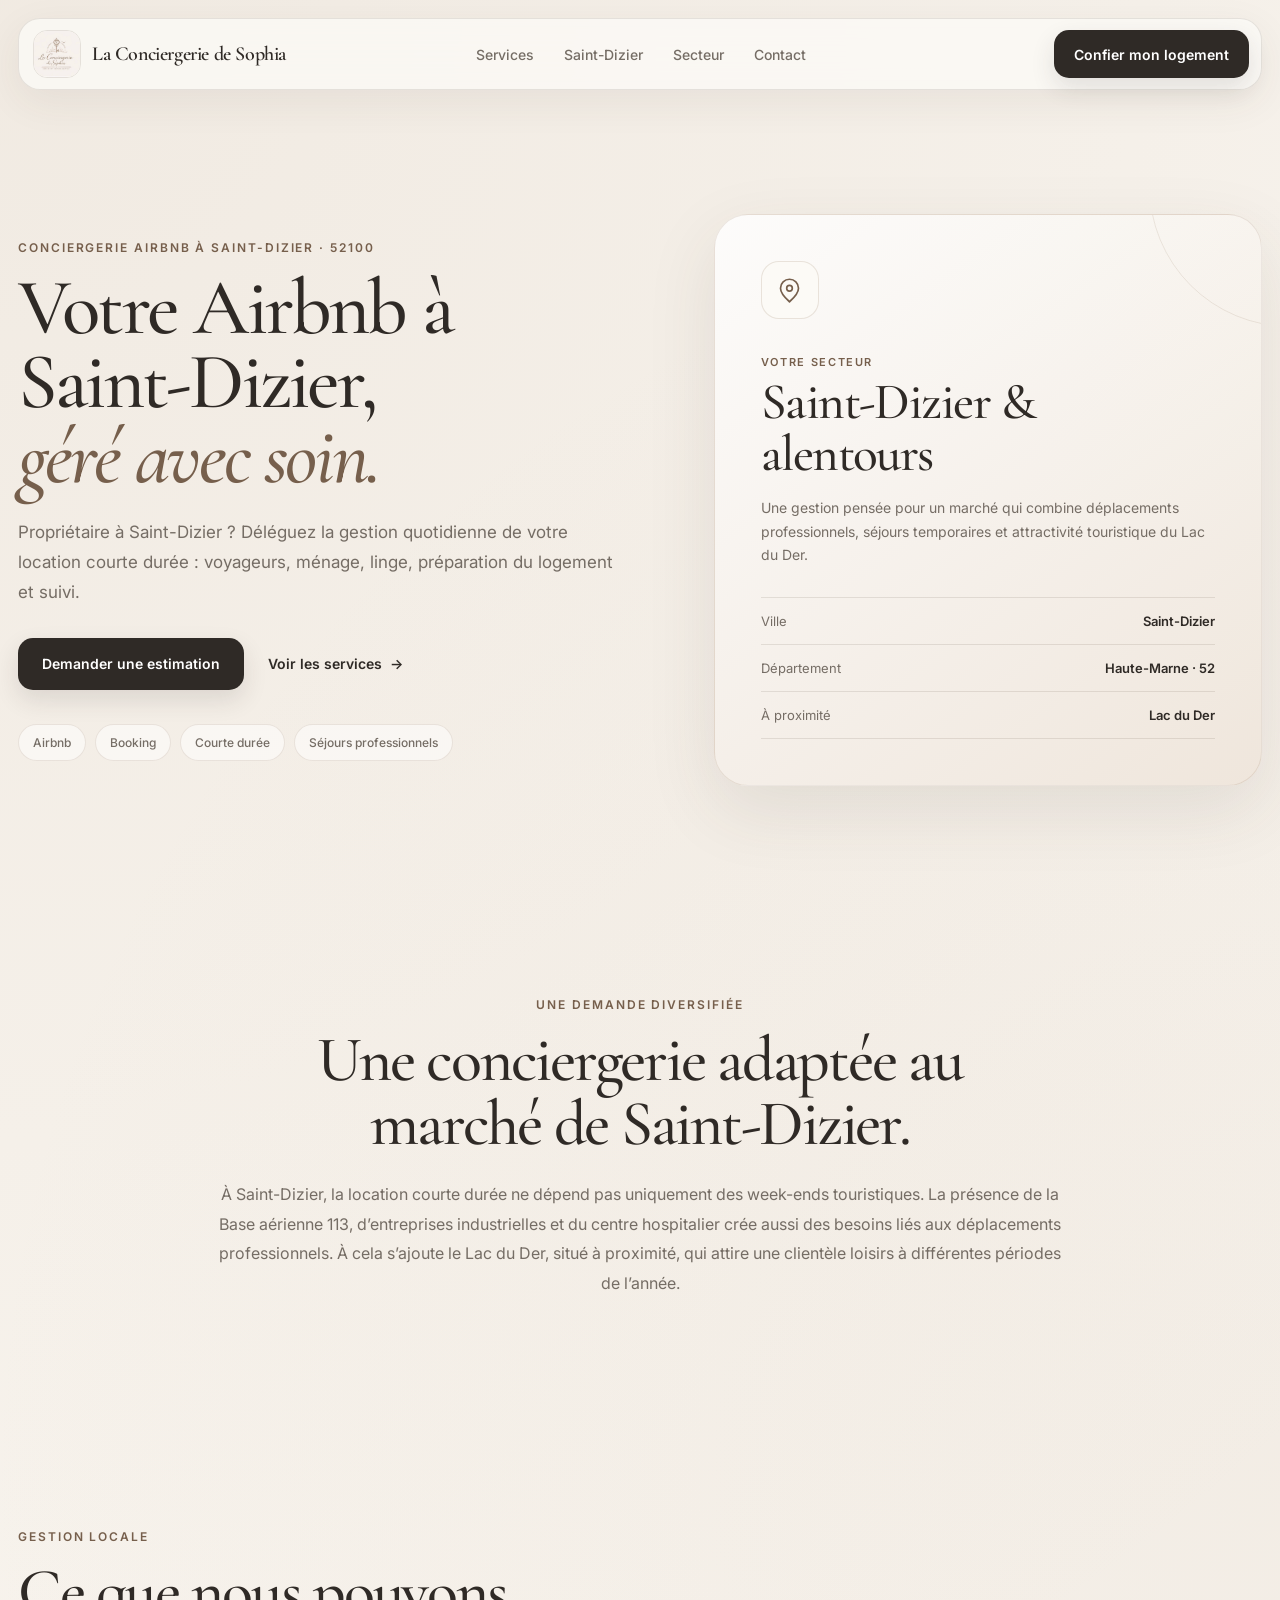
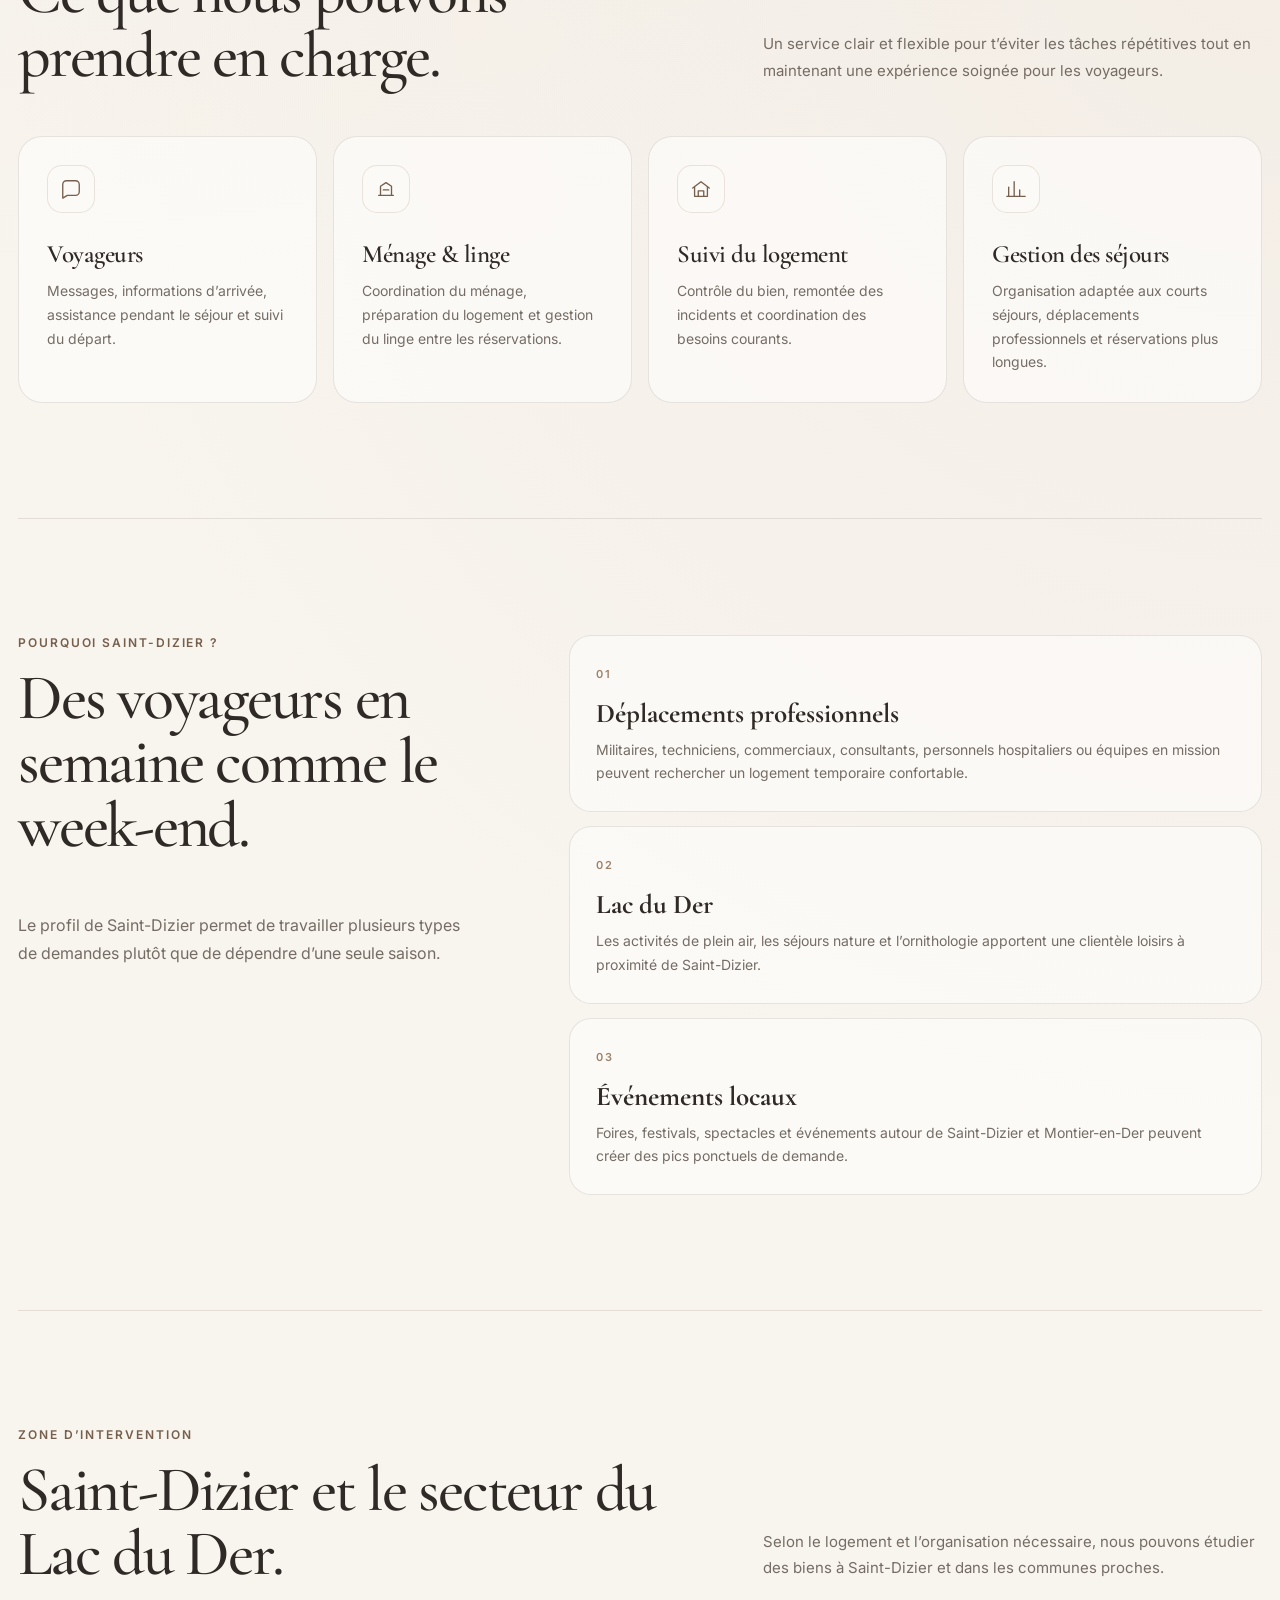
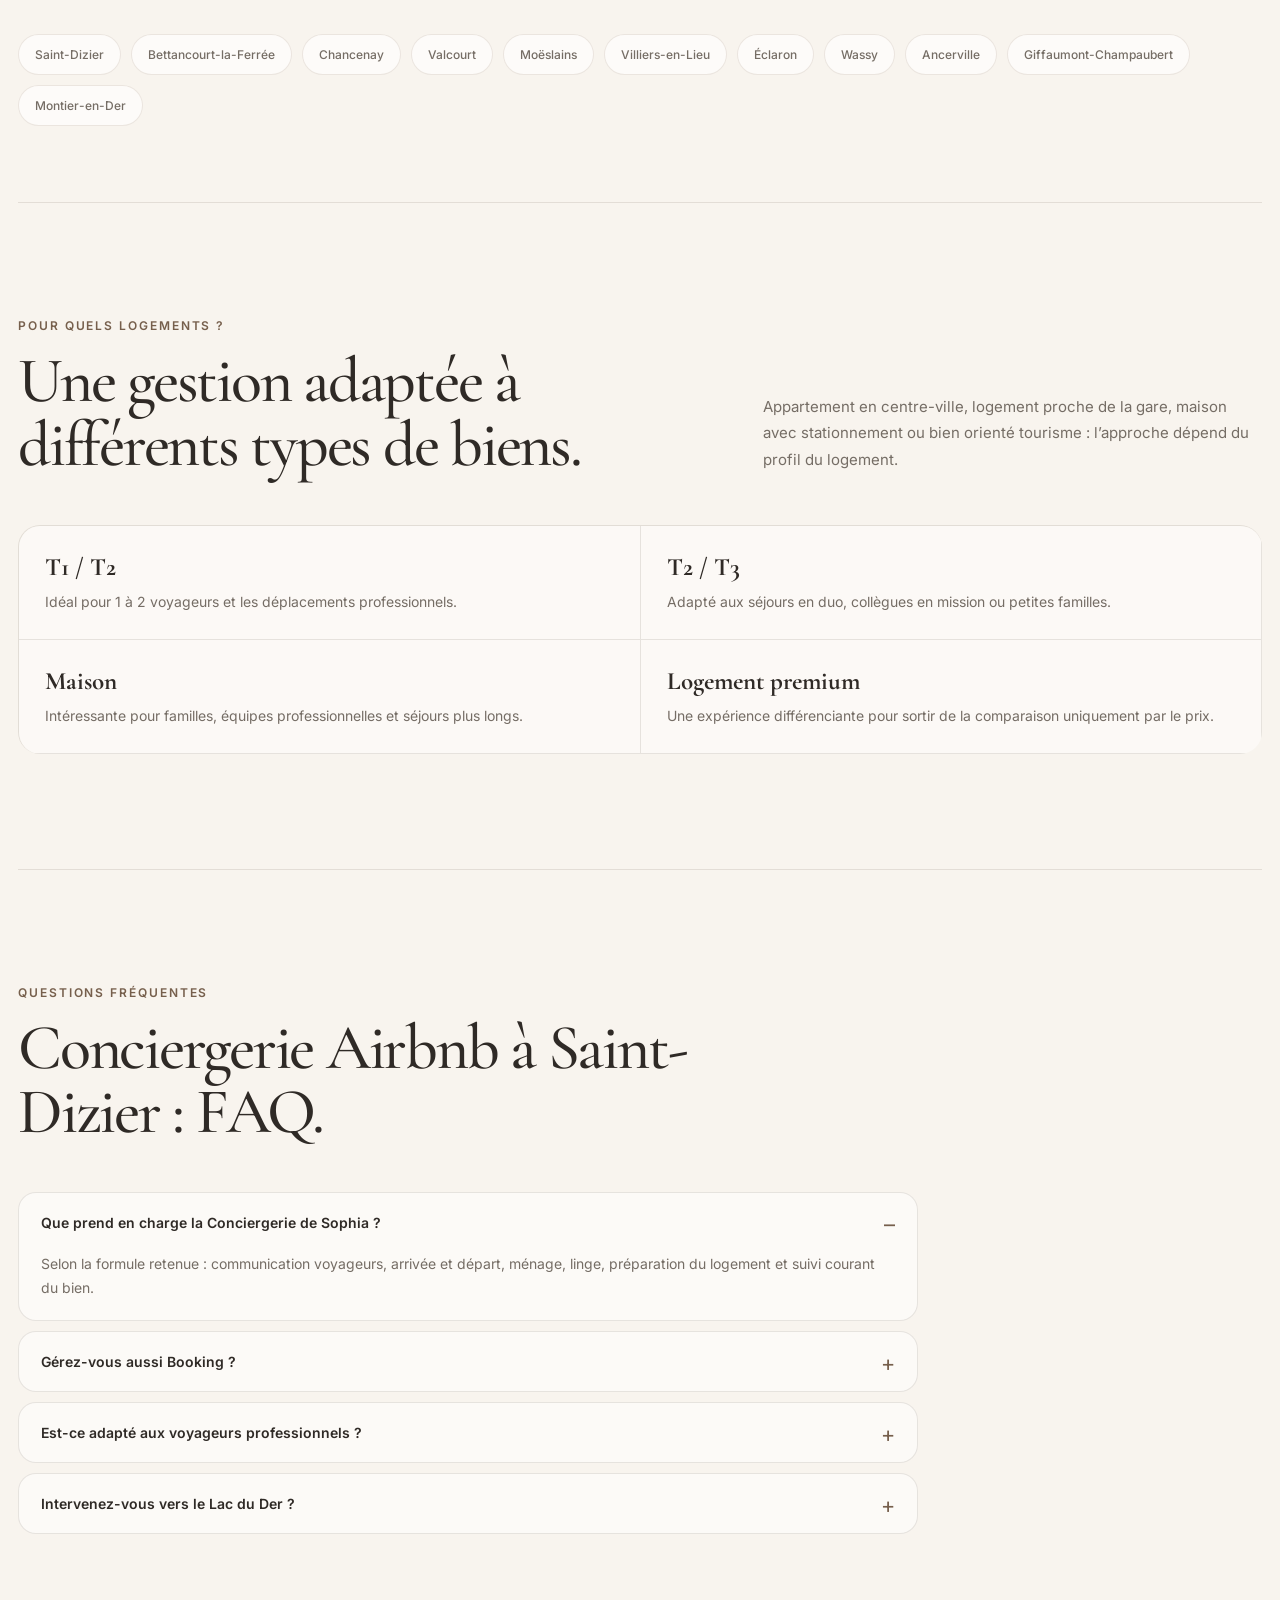
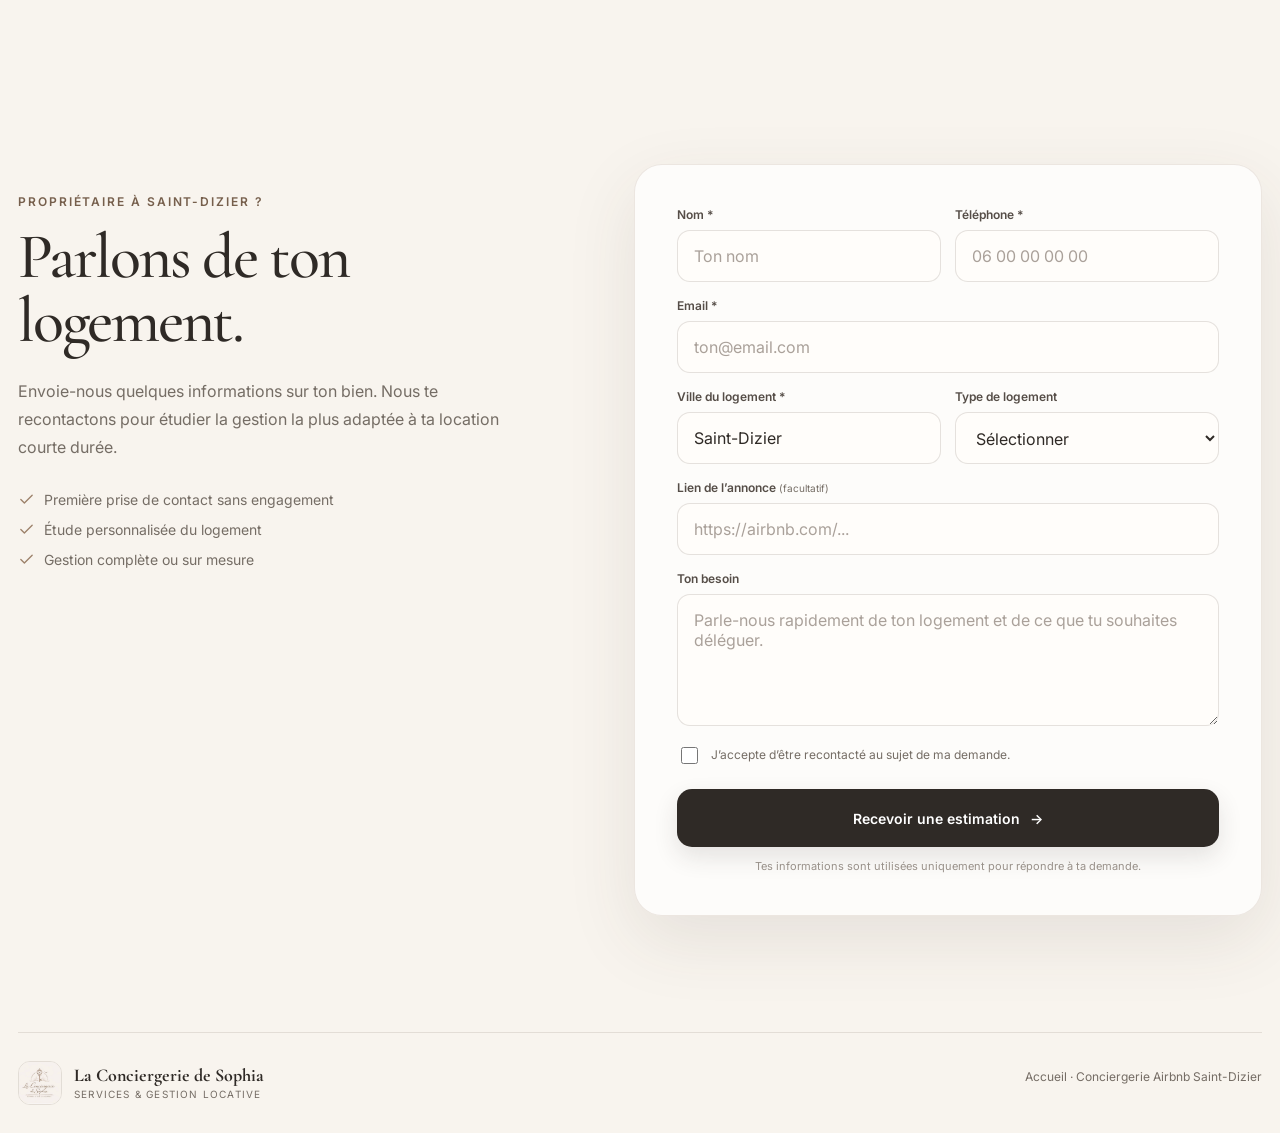
==== conciergerie-airbnb-saint-dizier/index.html @ c88be594 "Add files via upload" ====
<!doctype html>
<html lang="fr">
<head>
  <meta charset="utf-8">
  <meta name="viewport" content="width=device-width, initial-scale=1">
  <title>Conciergerie Airbnb Saint-Dizier | Gestion courte durée</title>
  <meta name="description" content="Conciergerie Airbnb à Saint-Dizier : gestion des voyageurs, ménage, linge, suivi du logement et location courte durée. Demandez une estimation personnalisée.">
  <meta name="theme-color" content="#f7f2ea">
  <meta property="og:title" content="Conciergerie Airbnb Saint-Dizier — La Conciergerie de Sophia">
  <meta property="og:description" content="Confiez la gestion de votre Airbnb à Saint-Dizier : voyageurs, ménage, linge, suivi et optimisation de votre location courte durée.">
  <meta property="og:type" content="website">
  <meta property="og:url" content="https://concergeriedesophia.com/conciergerie-airbnb-saint-dizier/">
  <meta property="og:image" content="https://concergeriedesophia.com/assets/logo.jpg">
  <link rel="canonical" href="https://concergeriedesophia.com/conciergerie-airbnb-saint-dizier/">
  <link rel="icon" href="../assets/logo.jpg">
  <link rel="preconnect" href="https://fonts.googleapis.com">
  <link rel="preconnect" href="https://fonts.gstatic.com" crossorigin>
  <link href="https://fonts.googleapis.com/css2?family=Cormorant+Garamond:wght@500;600&family=Inter:wght@400;500;600&display=swap" rel="stylesheet">
  <link rel="stylesheet" href="../styles.css">
  <script type="application/ld+json">
  {
    "@context":"https://schema.org",
    "@type":"Service",
    "name":"Conciergerie Airbnb Saint-Dizier",
    "provider":{"@type":"LocalBusiness","name":"La Conciergerie de Sophia","url":"https://concergeriedesophia.com/"},
    "areaServed":{"@type":"City","name":"Saint-Dizier"},
    "serviceType":"Conciergerie et gestion de location courte durée"
  }
  </script>
  <script type="application/ld+json">
  {
    "@context":"https://schema.org",
    "@type":"FAQPage",
    "mainEntity":[
      {"@type":"Question","name":"Que prend en charge une conciergerie Airbnb à Saint-Dizier ?","acceptedAnswer":{"@type":"Answer","text":"La Conciergerie de Sophia peut prendre en charge l’accueil et le suivi des voyageurs, le ménage, le linge, la préparation du logement, la communication et le suivi courant du bien."}},
      {"@type":"Question","name":"Gérez-vous aussi les locations Booking à Saint-Dizier ?","acceptedAnswer":{"@type":"Answer","text":"Oui, l’accompagnement peut concerner les locations de courte durée diffusées sur Airbnb, Booking et d’autres plateformes selon les besoins du propriétaire."}},
      {"@type":"Question","name":"Intervenez-vous autour de Saint-Dizier et du Lac du Der ?","acceptedAnswer":{"@type":"Answer","text":"La zone d’intervention peut couvrir Saint-Dizier et, selon le logement, plusieurs communes proches en direction du Lac du Der."}}
    ]
  }
  </script>
</head>
<body>
  <header class="site-header">
    <a class="brand" href="../" aria-label="La Conciergerie de Sophia - Accueil">
      <img src="../assets/logo.jpg" alt="La Conciergerie de Sophia">
      <span>La Conciergerie de Sophia</span>
    </a>
    <nav class="nav" aria-label="Navigation principale">
      <a href="../#services">Services</a>
      <a href="./" aria-current="page">Saint-Dizier</a>
      <a href="#zone">Secteur</a>
      <a href="#contact">Contact</a>
    </nav>
    <a class="button button-small" href="#contact">Confier mon logement</a>
  </header>

  <main id="top">
    <section class="local-hero">
      <div class="local-hero-copy">
        <div class="eyebrow">Conciergerie Airbnb à Saint-Dizier · 52100</div>
        <h1>Votre Airbnb à Saint-Dizier, <em>géré avec soin.</em></h1>
        <p class="hero-lead">Propriétaire à Saint-Dizier ? Déléguez la gestion quotidienne de votre location courte durée : voyageurs, ménage, linge, préparation du logement et suivi.</p>
        <div class="hero-actions">
          <a class="button" href="#contact">Demander une estimation</a>
          <a class="text-link" href="#services-local">Voir les services <span aria-hidden="true">→</span></a>
        </div>
        <div class="local-proof-row">
          <span>Airbnb</span><span>Booking</span><span>Courte durée</span><span>Séjours professionnels</span>
        </div>
      </div>
      <aside class="local-summary-card">
        <div class="local-pin" aria-hidden="true">
          <svg viewBox="0 0 24 24"><path d="M20 10c0 5-8 12-8 12S4 15 4 10a8 8 0 1 1 16 0Z"/><circle cx="12" cy="10" r="2.5"/></svg>
        </div>
        <p class="mini-label">Votre secteur</p>
        <h2>Saint-Dizier & alentours</h2>
        <p>Une gestion pensée pour un marché qui combine déplacements professionnels, séjours temporaires et attractivité touristique du Lac du Der.</p>
        <div class="summary-lines">
          <div><span>Ville</span><strong>Saint-Dizier</strong></div>
          <div><span>Département</span><strong>Haute-Marne · 52</strong></div>
          <div><span>À proximité</span><strong>Lac du Der</strong></div>
        </div>
      </aside>
    </section>

    <section class="local-intro section-narrow">
      <div class="eyebrow">Une demande diversifiée</div>
      <h2>Une conciergerie adaptée au marché de Saint-Dizier.</h2>
      <p>À Saint-Dizier, la location courte durée ne dépend pas uniquement des week-ends touristiques. La présence de la Base aérienne 113, d’entreprises industrielles et du centre hospitalier crée aussi des besoins liés aux déplacements professionnels. À cela s’ajoute le Lac du Der, situé à proximité, qui attire une clientèle loisirs à différentes périodes de l’année.</p>
    </section>

    <section class="section local-services" id="services-local">
      <div class="section-heading">
        <div>
          <div class="eyebrow">Gestion locale</div>
          <h2>Ce que nous pouvons prendre en charge.</h2>
        </div>
        <p>Un service clair et flexible pour t’éviter les tâches répétitives tout en maintenant une expérience soignée pour les voyageurs.</p>
      </div>
      <div class="services-grid">
        <article class="service-card">
          <div class="icon"><svg viewBox="0 0 24 24"><path d="M21 15a4 4 0 0 1-4 4H8l-5 3V7a4 4 0 0 1 4-4h10a4 4 0 0 1 4 4z"/></svg></div>
          <h3>Voyageurs</h3><p>Messages, informations d’arrivée, assistance pendant le séjour et suivi du départ.</p>
        </article>
        <article class="service-card">
          <div class="icon"><svg viewBox="0 0 24 24"><path d="M4 19h16"/><path d="M6 19V9l6-4 6 4v10"/><path d="M9 13h6"/></svg></div>
          <h3>Ménage & linge</h3><p>Coordination du ménage, préparation du logement et gestion du linge entre les réservations.</p>
        </article>
        <article class="service-card">
          <div class="icon"><svg viewBox="0 0 24 24"><path d="M3 11 12 4l9 7"/><path d="M5 10v10h14V10"/><path d="M9 20v-6h6v6"/></svg></div>
          <h3>Suivi du logement</h3><p>Contrôle du bien, remontée des incidents et coordination des besoins courants.</p>
        </article>
        <article class="service-card">
          <div class="icon"><svg viewBox="0 0 24 24"><path d="M4 20V10"/><path d="M10 20V4"/><path d="M16 20v-7"/><path d="M22 20H2"/></svg></div>
          <h3>Gestion des séjours</h3><p>Organisation adaptée aux courts séjours, déplacements professionnels et réservations plus longues.</p>
        </article>
      </div>
    </section>

    <section class="section demand-section">
      <div class="demand-copy">
        <div class="eyebrow">Pourquoi Saint-Dizier ?</div>
        <h2>Des voyageurs en semaine comme le week-end.</h2>
        <p>Le profil de Saint-Dizier permet de travailler plusieurs types de demandes plutôt que de dépendre d’une seule saison.</p>
      </div>
      <div class="demand-grid">
        <article><span>01</span><h3>Déplacements professionnels</h3><p>Militaires, techniciens, commerciaux, consultants, personnels hospitaliers ou équipes en mission peuvent rechercher un logement temporaire confortable.</p></article>
        <article><span>02</span><h3>Lac du Der</h3><p>Les activités de plein air, les séjours nature et l’ornithologie apportent une clientèle loisirs à proximité de Saint-Dizier.</p></article>
        <article><span>03</span><h3>Événements locaux</h3><p>Foires, festivals, spectacles et événements autour de Saint-Dizier et Montier-en-Der peuvent créer des pics ponctuels de demande.</p></article>
      </div>
    </section>

    <section class="section area-section" id="zone">
      <div class="section-heading">
        <div>
          <div class="eyebrow">Zone d’intervention</div>
          <h2>Saint-Dizier et le secteur du Lac du Der.</h2>
        </div>
        <p>Selon le logement et l’organisation nécessaire, nous pouvons étudier des biens à Saint-Dizier et dans les communes proches.</p>
      </div>
      <div class="area-chips" aria-label="Communes desservies">
        <span>Saint-Dizier</span><span>Bettancourt-la-Ferrée</span><span>Chancenay</span><span>Valcourt</span><span>Moëslains</span><span>Villiers-en-Lieu</span><span>Éclaron</span><span>Wassy</span><span>Ancerville</span><span>Giffaumont-Champaubert</span><span>Montier-en-Der</span>
      </div>
    </section>

    <section class="section property-section">
      <div class="section-heading">
        <div>
          <div class="eyebrow">Pour quels logements ?</div>
          <h2>Une gestion adaptée à différents types de biens.</h2>
        </div>
        <p>Appartement en centre-ville, logement proche de la gare, maison avec stationnement ou bien orienté tourisme : l’approche dépend du profil du logement.</p>
      </div>
      <div class="property-grid">
        <div class="property-item"><strong>T1 / T2</strong><span>Idéal pour 1 à 2 voyageurs et les déplacements professionnels.</span></div>
        <div class="property-item"><strong>T2 / T3</strong><span>Adapté aux séjours en duo, collègues en mission ou petites familles.</span></div>
        <div class="property-item"><strong>Maison</strong><span>Intéressante pour familles, équipes professionnelles et séjours plus longs.</span></div>
        <div class="property-item"><strong>Logement premium</strong><span>Une expérience différenciante pour sortir de la comparaison uniquement par le prix.</span></div>
      </div>
    </section>

    <section class="section faq-section">
      <div class="section-heading compact">
        <div><div class="eyebrow">Questions fréquentes</div><h2>Conciergerie Airbnb à Saint-Dizier : FAQ.</h2></div>
      </div>
      <div class="faq-list">
        <details open><summary>Que prend en charge la Conciergerie de Sophia ?</summary><p>Selon la formule retenue : communication voyageurs, arrivée et départ, ménage, linge, préparation du logement et suivi courant du bien.</p></details>
        <details><summary>Gérez-vous aussi Booking ?</summary><p>Oui. L’accompagnement peut concerner Airbnb, Booking et d’autres plateformes de location courte durée selon ton organisation.</p></details>
        <details><summary>Est-ce adapté aux voyageurs professionnels ?</summary><p>Oui. Saint-Dizier accueille une clientèle professionnelle liée notamment à la BA 113, au tissu industriel, aux chantiers et aux établissements locaux. Le logement peut être préparé pour répondre à ce type de séjour.</p></details>
        <details><summary>Intervenez-vous vers le Lac du Der ?</summary><p>Nous pouvons étudier les logements situés à Saint-Dizier et dans plusieurs communes proches en direction du Lac du Der, selon les besoins de gestion.</p></details>
      </div>
    </section>

    <section class="section contact-section" id="contact">
      <div class="contact-copy">
        <div class="eyebrow">Propriétaire à Saint-Dizier ?</div>
        <h2>Parlons de ton logement.</h2>
        <p>Envoie-nous quelques informations sur ton bien. Nous te recontactons pour étudier la gestion la plus adaptée à ta location courte durée.</p>
        <div class="contact-points">
          <div><svg viewBox="0 0 24 24"><path d="M20 6 9 17l-5-5"/></svg><span>Première prise de contact sans engagement</span></div>
          <div><svg viewBox="0 0 24 24"><path d="M20 6 9 17l-5-5"/></svg><span>Étude personnalisée du logement</span></div>
          <div><svg viewBox="0 0 24 24"><path d="M20 6 9 17l-5-5"/></svg><span>Gestion complète ou sur mesure</span></div>
        </div>
      </div>

      <form class="contact-form" action="https://formsubmit.co/hapiwai@gmail.com" method="POST">
        <input type="hidden" name="_subject" value="Demande Conciergerie Airbnb Saint-Dizier">
        <input type="hidden" name="_template" value="table">
        <input type="hidden" name="_next" value="https://concergeriedesophia.com/merci.html">
        <input type="hidden" name="Page" value="Conciergerie Airbnb Saint-Dizier">
        <input type="text" name="_honey" class="honeypot" tabindex="-1" autocomplete="off">
        <input type="hidden" name="_captcha" value="false">
        <div class="field-row">
          <label><span>Nom *</span><input type="text" name="Nom" placeholder="Ton nom" required autocomplete="name"></label>
          <label><span>Téléphone *</span><input type="tel" name="Téléphone" placeholder="06 00 00 00 00" required autocomplete="tel"></label>
        </div>
        <label><span>Email *</span><input type="email" name="Email" placeholder="ton@email.com" required autocomplete="email"></label>
        <div class="field-row">
          <label><span>Ville du logement *</span><input type="text" name="Ville du logement" value="Saint-Dizier" required></label>
          <label><span>Type de logement</span><select name="Type de logement"><option value="">Sélectionner</option><option>Appartement</option><option>Maison</option><option>Villa</option><option>Studio</option><option>Autre</option></select></label>
        </div>
        <label><span>Lien de l’annonce <small>(facultatif)</small></span><input type="url" name="Lien de l'annonce" placeholder="https://airbnb.com/..."></label>
        <label><span>Ton besoin</span><textarea name="Message" rows="5" placeholder="Parle-nous rapidement de ton logement et de ce que tu souhaites déléguer."></textarea></label>
        <label class="checkbox"><input type="checkbox" required><span>J’accepte d’être recontacté au sujet de ma demande.</span></label>
        <button class="button button-full" type="submit">Recevoir une estimation <span aria-hidden="true">→</span></button>
        <p class="form-note">Tes informations sont utilisées uniquement pour répondre à ta demande.</p>
      </form>
    </section>
  </main>

  <footer>
    <div class="footer-brand">
      <img src="../assets/logo.jpg" alt="">
      <div><strong>La Conciergerie de Sophia</strong><span>Services & gestion locative</span></div>
    </div>
    <p><a href="../">Accueil</a> · <a href="./">Conciergerie Airbnb Saint-Dizier</a></p>
  </footer>
  <script src="../script.js"></script>
</body>
</html>
---- styles.css ----
:root{
  --bg:#f8f4ee;
  --bg-soft:#fcfaf6;
  --surface:rgba(255,255,255,.74);
  --text:#2f2a26;
  --muted:#756d65;
  --line:rgba(72,58,45,.12);
  --accent:#9d826b;
  --accent-dark:#765f4c;
  --accent-soft:#eadfd3;
  --shadow:0 24px 70px rgba(72,58,45,.10);
  --radius:26px;
}

*{box-sizing:border-box}
html{scroll-behavior:smooth}
body{
  margin:0;
  color:var(--text);
  background:
    radial-gradient(circle at 0 0, rgba(208,190,171,.18), transparent 32%),
    radial-gradient(circle at 100% 25%, rgba(210,193,175,.14), transparent 28%),
    var(--bg);
  font-family:"Inter",-apple-system,BlinkMacSystemFont,"Segoe UI",sans-serif;
  -webkit-font-smoothing:antialiased;
}
a{color:inherit}
img{display:block;max-width:100%}
button,input,select,textarea{font:inherit}

.site-header{
  width:min(1280px,calc(100% - 36px));
  margin:18px auto 0;
  min-height:72px;
  display:grid;
  grid-template-columns:1fr auto 1fr;
  align-items:center;
  gap:24px;
  padding:10px 12px 10px 14px;
  border:1px solid var(--line);
  background:rgba(252,250,246,.78);
  backdrop-filter:blur(18px);
  -webkit-backdrop-filter:blur(18px);
  border-radius:22px;
  position:sticky;
  top:14px;
  z-index:20;
  box-shadow:0 12px 40px rgba(72,58,45,.07);
}

.brand{
  display:flex;
  align-items:center;
  gap:11px;
  text-decoration:none;
  font-family:"Cormorant Garamond",serif;
  font-size:20px;
  font-weight:600;
  letter-spacing:-.02em;
}
.brand img{
  width:48px;
  height:48px;
  object-fit:cover;
  border-radius:14px;
  border:1px solid var(--line);
}
.nav{
  display:flex;
  align-items:center;
  gap:30px;
}
.nav a{
  text-decoration:none;
  color:var(--muted);
  font-size:14px;
  font-weight:500;
  transition:.2s ease;
}
.nav a:hover{color:var(--text)}
.site-header>.button{justify-self:end}

.button{
  border:0;
  display:inline-flex;
  align-items:center;
  justify-content:center;
  gap:10px;
  min-height:52px;
  padding:0 24px;
  border-radius:15px;
  background:var(--text);
  color:white;
  text-decoration:none;
  font-size:14px;
  font-weight:600;
  cursor:pointer;
  transition:transform .2s ease, background .2s ease, box-shadow .2s ease;
  box-shadow:0 10px 24px rgba(47,42,38,.12);
}
.button:hover{
  transform:translateY(-1px);
  background:#1f1c19;
  box-shadow:0 14px 30px rgba(47,42,38,.16);
}
.button-small{min-height:48px;padding:0 20px}
.button-full{width:100%;min-height:58px;margin-top:4px}

.hero{
  width:min(1280px,calc(100% - 36px));
  margin:0 auto;
  min-height:calc(100vh - 108px);
  display:grid;
  grid-template-columns:1.05fr .95fr;
  align-items:center;
  gap:clamp(40px,6vw,90px);
  padding:clamp(52px,7vw,92px) 0 62px;
}
.hero-copy{max-width:700px}
.eyebrow{
  margin-bottom:16px;
  color:var(--accent-dark);
  font-size:12px;
  font-weight:600;
  letter-spacing:.16em;
  text-transform:uppercase;
}
h1,h2,h3,p{margin-top:0}
h1,h2{
  font-family:"Cormorant Garamond",serif;
  font-weight:500;
  letter-spacing:-.035em;
}
h1{
  margin-bottom:24px;
  max-width:760px;
  font-size:clamp(50px,6.3vw,88px);
  line-height:.94;
}
h1 em{
  display:block;
  color:var(--accent-dark);
  font-style:italic;
  font-weight:500;
}
.hero-lead{
  max-width:620px;
  margin-bottom:30px;
  color:var(--muted);
  font-size:17px;
  line-height:1.75;
}
.hero-actions{
  display:flex;
  align-items:center;
  gap:24px;
}
.text-link{
  display:inline-flex;
  gap:8px;
  align-items:center;
  text-decoration:none;
  color:var(--text);
  font-size:14px;
  font-weight:600;
}
.reassurance{
  display:flex;
  flex-wrap:wrap;
  gap:18px 28px;
  margin-top:32px;
  color:var(--muted);
  font-size:13px;
}
.reassurance div,.contact-points div{
  display:flex;
  align-items:center;
  gap:9px;
}
.reassurance svg,.contact-points svg{
  width:17px;
  height:17px;
  fill:none;
  stroke:var(--accent);
  stroke-width:1.9;
  stroke-linecap:round;
  stroke-linejoin:round;
}
.hero-visual{
  display:flex;
  align-items:center;
  justify-content:center;
}
.logo-card{
  position:relative;
  width:min(100%,520px);
  aspect-ratio:1/1.02;
  padding:clamp(28px,4vw,46px);
  display:flex;
  flex-direction:column;
  justify-content:center;
  align-items:center;
  border-radius:40px;
  border:1px solid rgba(157,130,107,.18);
  background:linear-gradient(145deg,rgba(255,255,255,.78),rgba(241,232,221,.86));
  box-shadow:var(--shadow);
  overflow:hidden;
}
.logo-card::before,.logo-card::after{
  content:"";
  position:absolute;
  border:1px solid rgba(157,130,107,.14);
  border-radius:50%;
}
.logo-card::before{width:430px;height:430px;right:-250px;top:-230px}
.logo-card::after{width:320px;height:320px;left:-210px;bottom:-200px}
.logo-card-glow{
  position:absolute;
  inset:10% 10% auto;
  height:42%;
  border-radius:50%;
  background:rgba(214,197,179,.28);
  filter:blur(50px);
}
.logo-card img{
  position:relative;
  z-index:2;
  width:min(100%,400px);
  border-radius:24px;
  mix-blend-mode:multiply;
  opacity:.95;
}
.signature{
  position:relative;
  z-index:2;
  margin-top:20px;
  color:var(--accent-dark);
  font-size:11px;
  font-weight:600;
  letter-spacing:.17em;
  text-transform:uppercase;
}

.intro-strip{
  width:min(1280px,calc(100% - 36px));
  margin:0 auto;
  padding:22px 28px;
  border-top:1px solid var(--line);
  border-bottom:1px solid var(--line);
  text-align:center;
}
.intro-strip p{
  margin:0 auto;
  max-width:820px;
  color:var(--muted);
  font-family:"Cormorant Garamond",serif;
  font-size:clamp(22px,2.2vw,30px);
  line-height:1.35;
}

.section{
  width:min(1280px,calc(100% - 36px));
  margin:0 auto;
  padding:clamp(78px,9vw,124px) 0;
}
.section-heading{
  display:grid;
  grid-template-columns:1.15fr .85fr;
  align-items:end;
  gap:70px;
  margin-bottom:48px;
}
.section-heading.compact{grid-template-columns:1fr}
.section-heading h2{
  margin-bottom:0;
  max-width:760px;
  font-size:clamp(42px,5vw,66px);
  line-height:1;
}
.section-heading>p{
  margin-bottom:4px;
  color:var(--muted);
  line-height:1.75;
  font-size:15px;
}
.services-grid{
  display:grid;
  grid-template-columns:repeat(4,1fr);
  gap:16px;
}
.service-card,.process-card{
  border:1px solid var(--line);
  border-radius:24px;
  background:rgba(255,255,255,.55);
  padding:28px;
  transition:transform .2s ease, box-shadow .2s ease, border-color .2s ease;
}
.service-card:hover,.process-card:hover{
  transform:translateY(-3px);
  box-shadow:0 20px 45px rgba(72,58,45,.08);
  border-color:rgba(157,130,107,.26);
}
.icon{
  width:48px;
  height:48px;
  margin-bottom:26px;
  display:grid;
  place-items:center;
  border:1px solid rgba(157,130,107,.20);
  border-radius:15px;
  background:var(--bg-soft);
}
.icon svg{
  width:22px;
  height:22px;
  fill:none;
  stroke:var(--accent-dark);
  stroke-width:1.45;
  stroke-linecap:round;
  stroke-linejoin:round;
}
.service-card h3,.process-card h3{
  margin-bottom:10px;
  font-family:"Cormorant Garamond",serif;
  font-size:25px;
  font-weight:600;
  letter-spacing:-.02em;
}
.service-card p,.process-card p{
  margin:0;
  color:var(--muted);
  font-size:14px;
  line-height:1.7;
}

.process-section{
  border-top:1px solid var(--line);
  border-bottom:1px solid var(--line);
}
.process-grid{
  display:grid;
  grid-template-columns:repeat(3,1fr);
  gap:16px;
}
.process-card{min-height:250px}
.number{
  display:block;
  margin-bottom:50px;
  color:var(--accent);
  font-size:12px;
  font-weight:600;
  letter-spacing:.14em;
}

.contact-section{
  display:grid;
  grid-template-columns:.9fr 1.1fr;
  align-items:start;
  gap:clamp(50px,8vw,110px);
}
.contact-copy{
  position:sticky;
  top:120px;
  padding-top:30px;
}
.contact-copy h2{
  margin-bottom:24px;
  font-size:clamp(44px,5vw,66px);
  line-height:1;
}
.contact-copy>p{
  max-width:520px;
  color:var(--muted);
  line-height:1.75;
}
.contact-points{
  display:grid;
  gap:13px;
  margin-top:30px;
  color:var(--muted);
  font-size:14px;
}

.contact-form{
  padding:clamp(26px,4vw,42px);
  border:1px solid rgba(157,130,107,.18);
  border-radius:28px;
  background:rgba(255,255,255,.72);
  box-shadow:var(--shadow);
}
.field-row{
  display:grid;
  grid-template-columns:1fr 1fr;
  gap:14px;
}
.contact-form label{
  display:block;
  margin-bottom:16px;
}
.contact-form label>span{
  display:block;
  margin-bottom:8px;
  color:#554d47;
  font-size:12px;
  font-weight:600;
}
.contact-form small{font-weight:400;color:var(--muted)}
input,select,textarea{
  width:100%;
  border:1px solid rgba(72,58,45,.14);
  outline:none;
  background:#fffdfa;
  color:var(--text);
  border-radius:13px;
  padding:15px 16px;
  transition:border-color .2s ease, box-shadow .2s ease;
}
input,select{height:52px}
textarea{resize:vertical;min-height:130px}
input:focus,select:focus,textarea:focus{
  border-color:rgba(157,130,107,.72);
  box-shadow:0 0 0 4px rgba(157,130,107,.09);
}
::placeholder{color:#aaa19a}
.checkbox{
  display:flex!important;
  align-items:flex-start;
  gap:10px;
  margin:4px 0 18px!important;
}
.checkbox input{
  flex:0 0 17px;
  width:17px;
  height:17px;
  margin-top:1px;
  accent-color:var(--text);
}
.checkbox span{
  margin:0!important;
  color:var(--muted)!important;
  font-weight:400!important;
  line-height:1.5;
}
.form-note{
  margin:12px 0 0;
  text-align:center;
  color:#989089;
  font-size:11px;
}
.honeypot{position:absolute!important;left:-9999px!important;opacity:0!important}

footer{
  width:min(1280px,calc(100% - 36px));
  margin:0 auto 28px;
  padding:28px 0 0;
  display:flex;
  align-items:center;
  justify-content:space-between;
  gap:30px;
  border-top:1px solid var(--line);
  color:var(--muted);
  font-size:12px;
}
.footer-brand{display:flex;align-items:center;gap:12px}
.footer-brand img{
  width:44px;height:44px;object-fit:cover;border-radius:12px;border:1px solid var(--line)
}
.footer-brand strong{
  display:block;color:var(--text);
  font-family:"Cormorant Garamond",serif;font-size:18px
}
.footer-brand span{font-size:10px;text-transform:uppercase;letter-spacing:.12em}

.thanks-page{
  min-height:100vh;
  display:grid;
  place-items:center;
  padding:24px;
}
.thanks-card{
  width:min(650px,100%);
  padding:54px 40px;
  text-align:center;
  border:1px solid var(--line);
  border-radius:30px;
  background:rgba(255,255,255,.74);
  box-shadow:var(--shadow);
}
.thanks-card img{
  width:150px;
  margin:0 auto 28px;
  border-radius:20px;
}
.thanks-card h1{
  margin:0 0 18px;
  font-size:50px;
}
.thanks-card p{color:var(--muted);line-height:1.7;margin-bottom:28px}

@media (max-width: 1050px){
  .site-header{grid-template-columns:1fr auto}
  .nav{display:none}
  .services-grid{grid-template-columns:1fr 1fr}
  .hero{grid-template-columns:1fr .82fr}
  h1{font-size:clamp(52px,7vw,74px)}
  .section-heading{gap:40px}
}

@media (max-width: 820px){
  .site-header{
    width:calc(100% - 22px);
    margin-top:11px;
    top:9px;
    min-height:64px;
    padding:8px 9px;
    border-radius:18px;
  }
  .brand span{display:none}
  .brand img{width:45px;height:45px}
  .button-small{min-height:44px;padding:0 15px;font-size:12px}
  .hero{
    width:calc(100% - 28px);
    min-height:auto;
    grid-template-columns:1fr;
    gap:42px;
    padding:58px 0 68px;
  }
  .hero-copy{text-align:center;margin:0 auto}
  .hero-actions,.reassurance{justify-content:center}
  .hero-visual{order:2}
  .logo-card{
    width:min(100%,500px);
    aspect-ratio:auto;
    min-height:390px;
    border-radius:30px;
  }
  .section,.intro-strip,footer{width:calc(100% - 28px)}
  .section-heading{
    grid-template-columns:1fr;
    align-items:start;
    gap:20px;
  }
  .section-heading>p{max-width:650px}
  .process-grid{grid-template-columns:1fr}
  .process-card{min-height:auto}
  .number{margin-bottom:28px}
  .contact-section{grid-template-columns:1fr;gap:35px}
  .contact-copy{position:static;padding-top:0}
  footer{align-items:flex-start;flex-direction:column}
}

@media (max-width: 560px){
  h1{font-size:47px;line-height:.97}
  .hero-lead{font-size:15px;line-height:1.7}
  .hero-actions{flex-direction:column;gap:17px}
  .hero-actions .button{width:100%}
  .reassurance{display:grid;gap:11px;text-align:left;justify-content:start;margin-left:auto;margin-right:auto}
  .logo-card{min-height:330px;padding:24px}
  .logo-card img{width:280px}
  .signature{font-size:9px;letter-spacing:.13em}
  .section{padding:72px 0}
  .section-heading{margin-bottom:32px}
  .section-heading h2,.contact-copy h2{font-size:42px}
  .services-grid{grid-template-columns:1fr}
  .service-card{padding:24px}
  .field-row{grid-template-columns:1fr;gap:0}
  .contact-form{padding:22px;border-radius:22px}
  .intro-strip{padding:20px 5px}
  .intro-strip p{font-size:23px}
}


/* Local SEO page — Saint-Dizier */
.local-hero{
  width:min(1280px,calc(100% - 36px));
  margin:0 auto;
  min-height:calc(100vh - 108px);
  display:grid;
  grid-template-columns:1.05fr .95fr;
  align-items:center;
  gap:clamp(48px,7vw,100px);
  padding:clamp(65px,8vw,108px) 0 74px;
}
.local-hero-copy h1{
  margin-bottom:24px;
  max-width:760px;
  font-size:clamp(52px,6.2vw,88px);
  line-height:.94;
}
.local-hero-copy h1 em{display:block;color:var(--accent-dark);font-style:italic;font-weight:500}
.local-proof-row{display:flex;flex-wrap:wrap;gap:9px;margin-top:34px}
.local-proof-row span,.area-chips span{
  border:1px solid rgba(157,130,107,.18);
  background:rgba(255,255,255,.52);
  color:var(--muted);
  border-radius:999px;
  padding:10px 14px;
  font-size:12px;
  font-weight:500;
}
.local-summary-card{
  position:relative;
  overflow:hidden;
  padding:clamp(30px,4vw,46px);
  border:1px solid rgba(157,130,107,.18);
  background:linear-gradient(145deg,rgba(255,255,255,.82),rgba(238,228,217,.82));
  border-radius:34px;
  box-shadow:var(--shadow);
}
.local-summary-card:after{content:"";position:absolute;width:280px;height:280px;border:1px solid rgba(157,130,107,.16);border-radius:50%;right:-170px;top:-170px}
.local-pin{width:58px;height:58px;display:grid;place-items:center;border-radius:18px;background:var(--bg-soft);border:1px solid rgba(157,130,107,.2);margin-bottom:36px}
.local-pin svg{width:27px;height:27px;fill:none;stroke:var(--accent-dark);stroke-width:1.5;stroke-linecap:round;stroke-linejoin:round}
.mini-label{margin:0 0 8px;color:var(--accent-dark);font-size:11px;font-weight:600;letter-spacing:.15em;text-transform:uppercase}
.local-summary-card h2{margin:0 0 16px;font-family:"Cormorant Garamond",serif;font-size:clamp(38px,4vw,54px);line-height:1;font-weight:500;letter-spacing:-.03em}
.local-summary-card>p:not(.mini-label){color:var(--muted);line-height:1.7;font-size:14px}
.summary-lines{margin-top:30px;border-top:1px solid var(--line)}
.summary-lines div{display:flex;justify-content:space-between;gap:20px;padding:15px 0;border-bottom:1px solid var(--line);font-size:13px}
.summary-lines span{color:var(--muted)}.summary-lines strong{font-weight:600;text-align:right}
.section-narrow{width:min(900px,calc(100% - 36px));margin:0 auto;padding:clamp(76px,9vw,120px) 0;text-align:center}
.section-narrow h2{margin:0 auto 24px;font-size:clamp(42px,5vw,66px);line-height:1;max-width:800px}
.section-narrow p{margin:0 auto;color:var(--muted);font-size:16px;line-height:1.85;max-width:850px}
.demand-section{border-top:1px solid var(--line);border-bottom:1px solid var(--line);display:grid;grid-template-columns:.8fr 1.2fr;gap:clamp(45px,7vw,100px);align-items:start}
.demand-copy{position:sticky;top:120px}.demand-copy h2{font-size:clamp(42px,5vw,64px);line-height:1}.demand-copy p{color:var(--muted);line-height:1.75}
.demand-grid{display:grid;gap:14px}.demand-grid article{padding:26px;border:1px solid var(--line);border-radius:22px;background:rgba(255,255,255,.5)}
.demand-grid article>span{color:var(--accent);font-size:11px;font-weight:600;letter-spacing:.14em}.demand-grid h3{margin:15px 0 8px;font-family:"Cormorant Garamond",serif;font-size:27px}.demand-grid p{margin:0;color:var(--muted);line-height:1.7;font-size:14px}
.area-section{padding-bottom:76px}.area-chips{display:flex;flex-wrap:wrap;gap:10px}.area-chips span{padding:12px 16px;background:rgba(255,255,255,.65)}
.property-section{border-top:1px solid var(--line)}.property-grid{display:grid;grid-template-columns:repeat(2,1fr);border-top:1px solid var(--line);border-left:1px solid var(--line);border-radius:22px;overflow:hidden}
.property-item{padding:26px;background:rgba(255,255,255,.46);border-right:1px solid var(--line);border-bottom:1px solid var(--line);display:grid;gap:8px}.property-item strong{font-family:"Cormorant Garamond",serif;font-size:25px}.property-item span{color:var(--muted);font-size:14px;line-height:1.65}
.faq-section{border-top:1px solid var(--line)}.faq-list{display:grid;gap:10px;max-width:900px}.faq-list details{border:1px solid var(--line);border-radius:18px;background:rgba(255,255,255,.55);padding:0 22px}.faq-list summary{cursor:pointer;list-style:none;padding:21px 34px 21px 0;font-weight:600;font-size:14px;position:relative}.faq-list summary::-webkit-details-marker{display:none}.faq-list summary:after{content:"+";position:absolute;right:0;top:18px;color:var(--accent-dark);font-size:22px;font-weight:400}.faq-list details[open] summary:after{content:"–"}.faq-list details p{margin:0 0 20px;color:var(--muted);line-height:1.7;font-size:14px}
footer a{text-decoration:none}footer a:hover{text-decoration:underline}
@media (max-width:900px){.local-hero{grid-template-columns:1fr;min-height:auto;gap:38px}.local-hero-copy{text-align:center}.local-hero-copy .hero-actions,.local-proof-row{justify-content:center}.demand-section{grid-template-columns:1fr}.demand-copy{position:static}.property-grid{grid-template-columns:1fr}}
@media (max-width:560px){.local-hero{width:calc(100% - 28px);padding:58px 0 64px}.local-hero-copy h1{font-size:47px;line-height:.97}.local-summary-card{padding:25px;border-radius:26px}.section-narrow{width:calc(100% - 28px)}.local-proof-row{gap:7px}.local-proof-row span{font-size:11px;padding:9px 11px}.area-chips span{font-size:11px}.property-grid{border-radius:18px}}
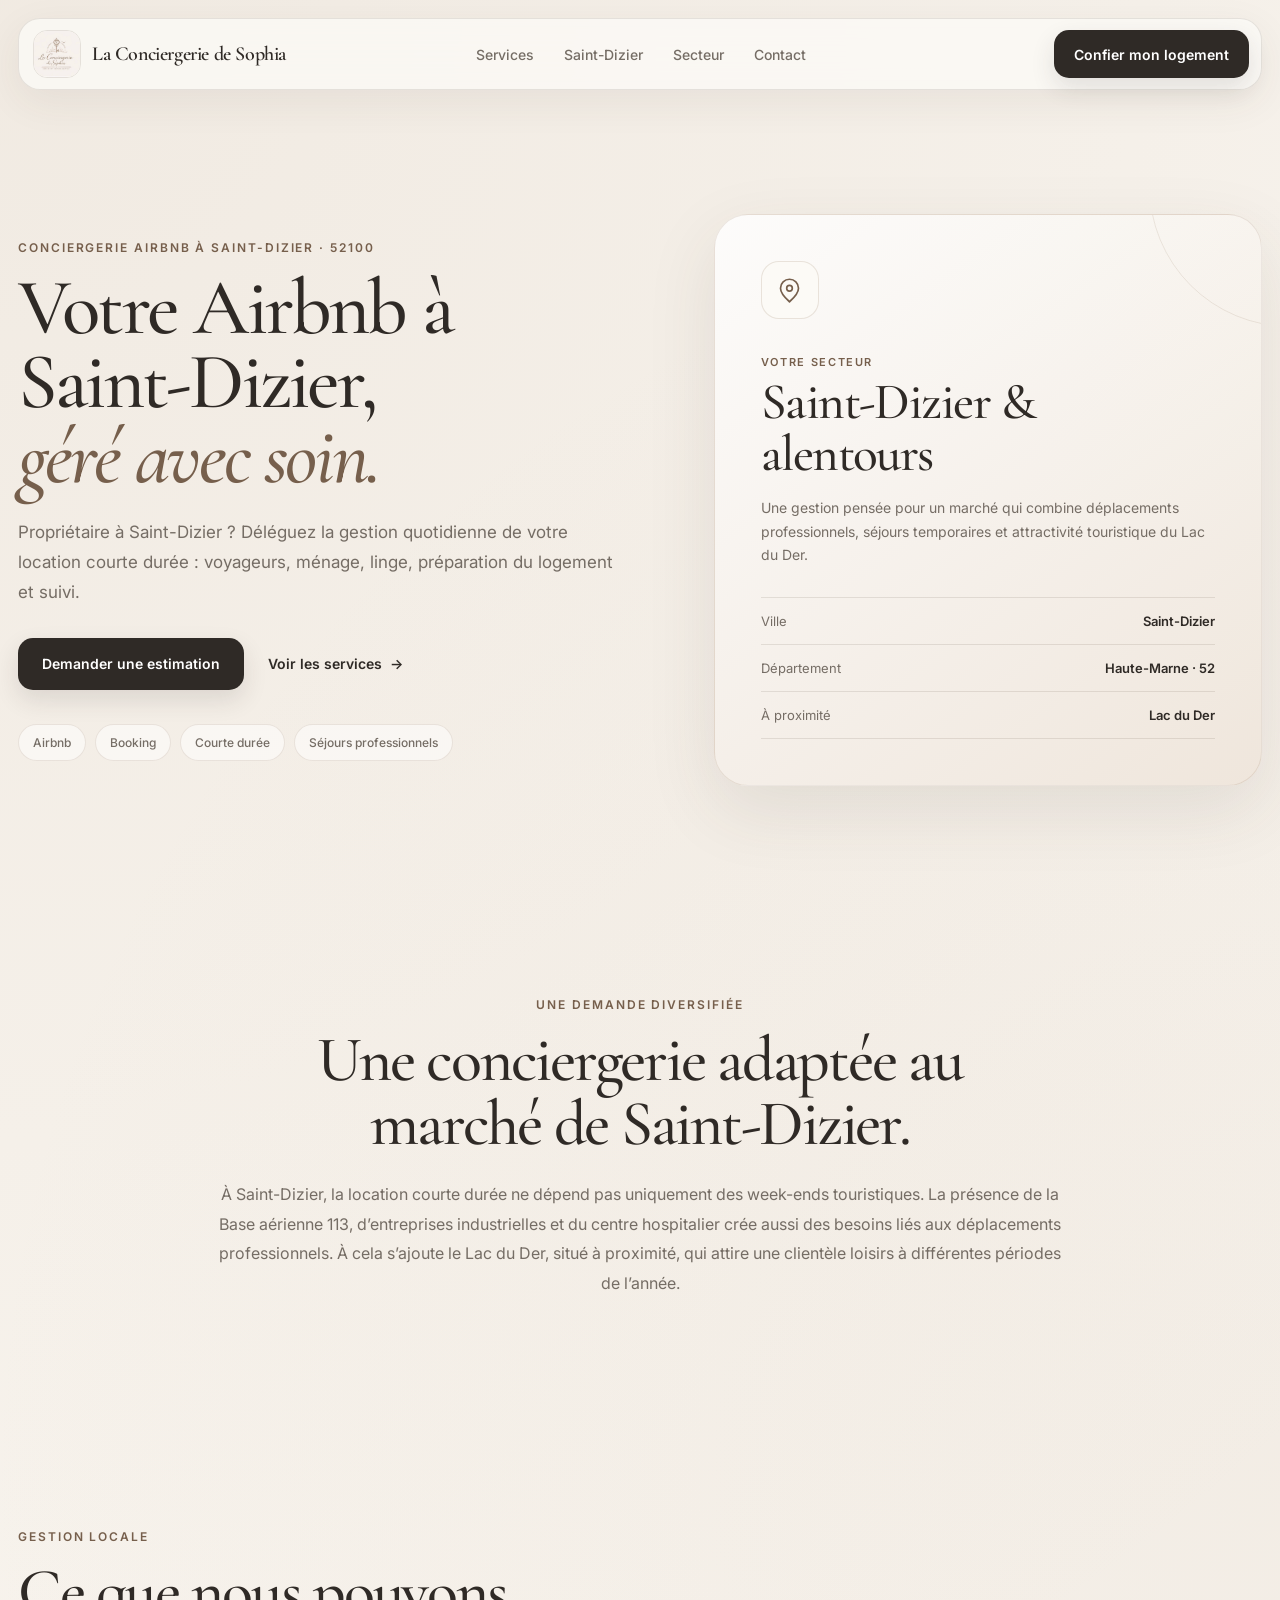
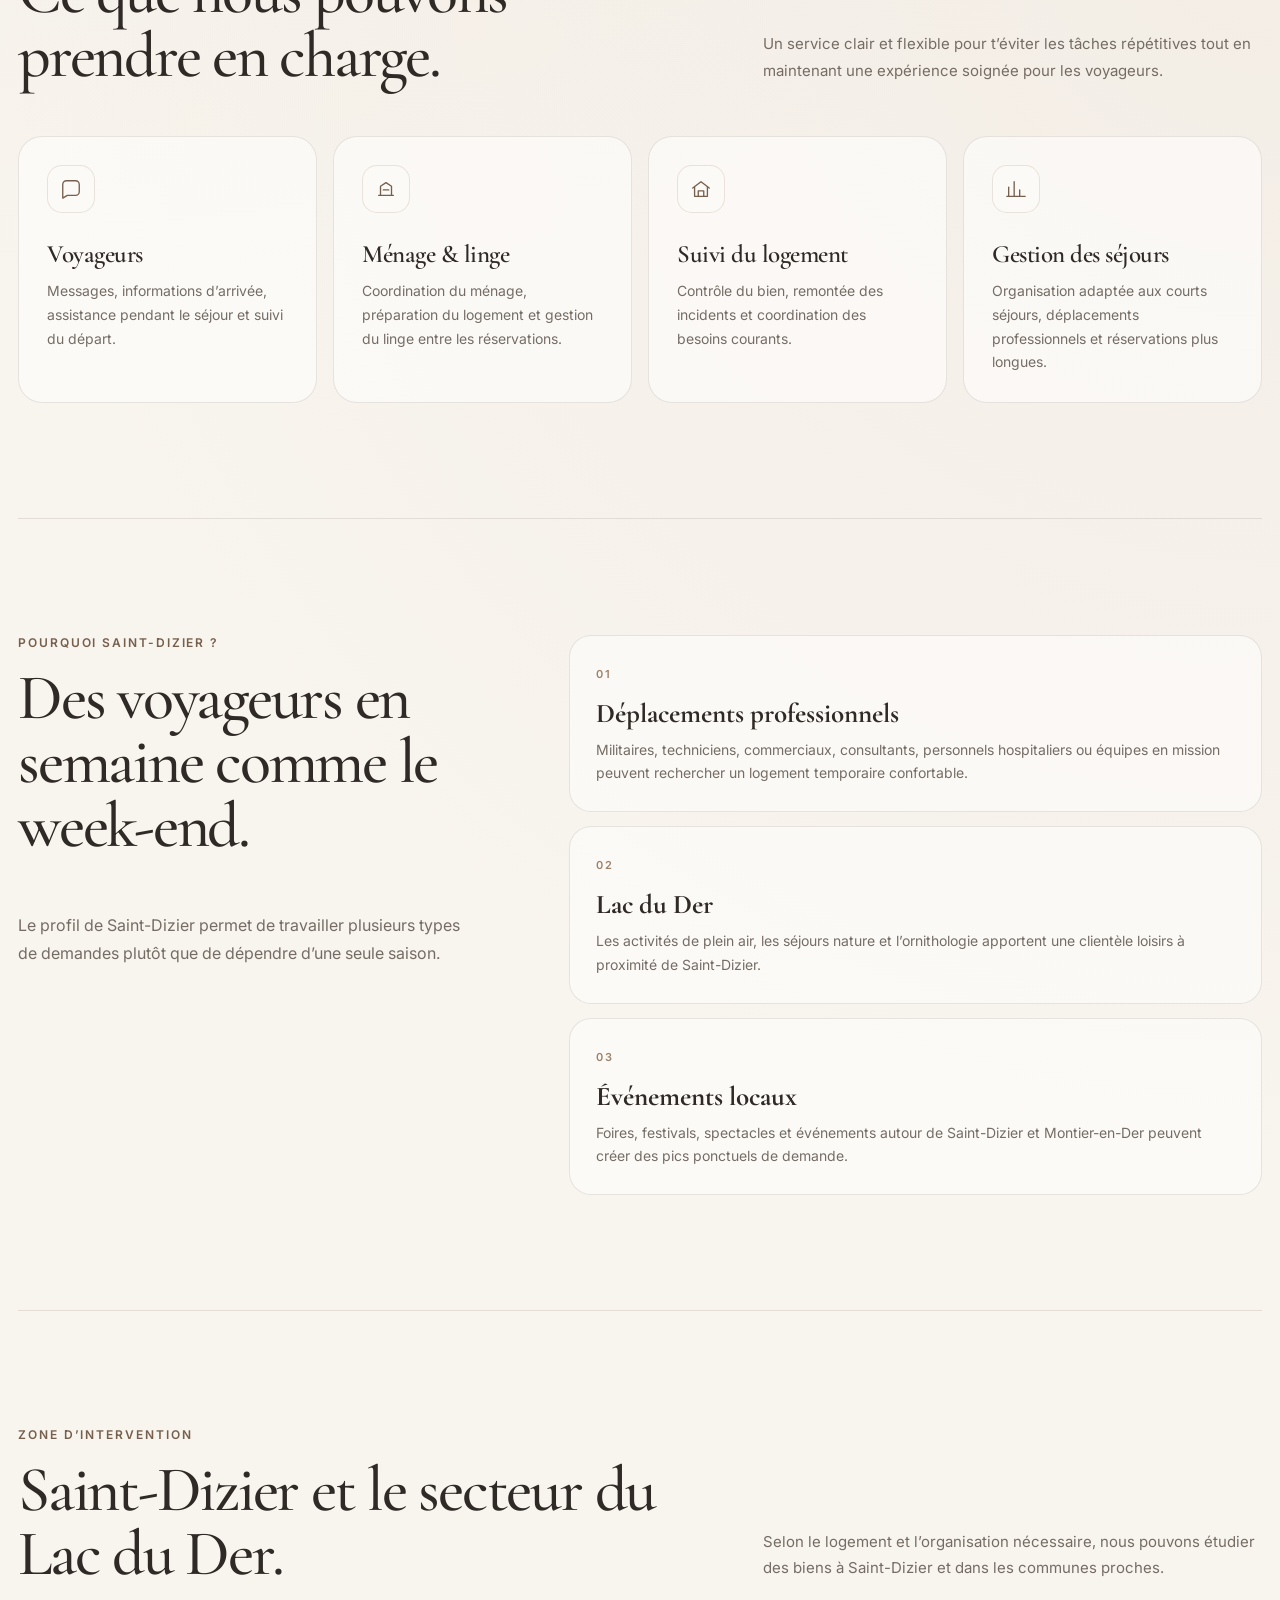
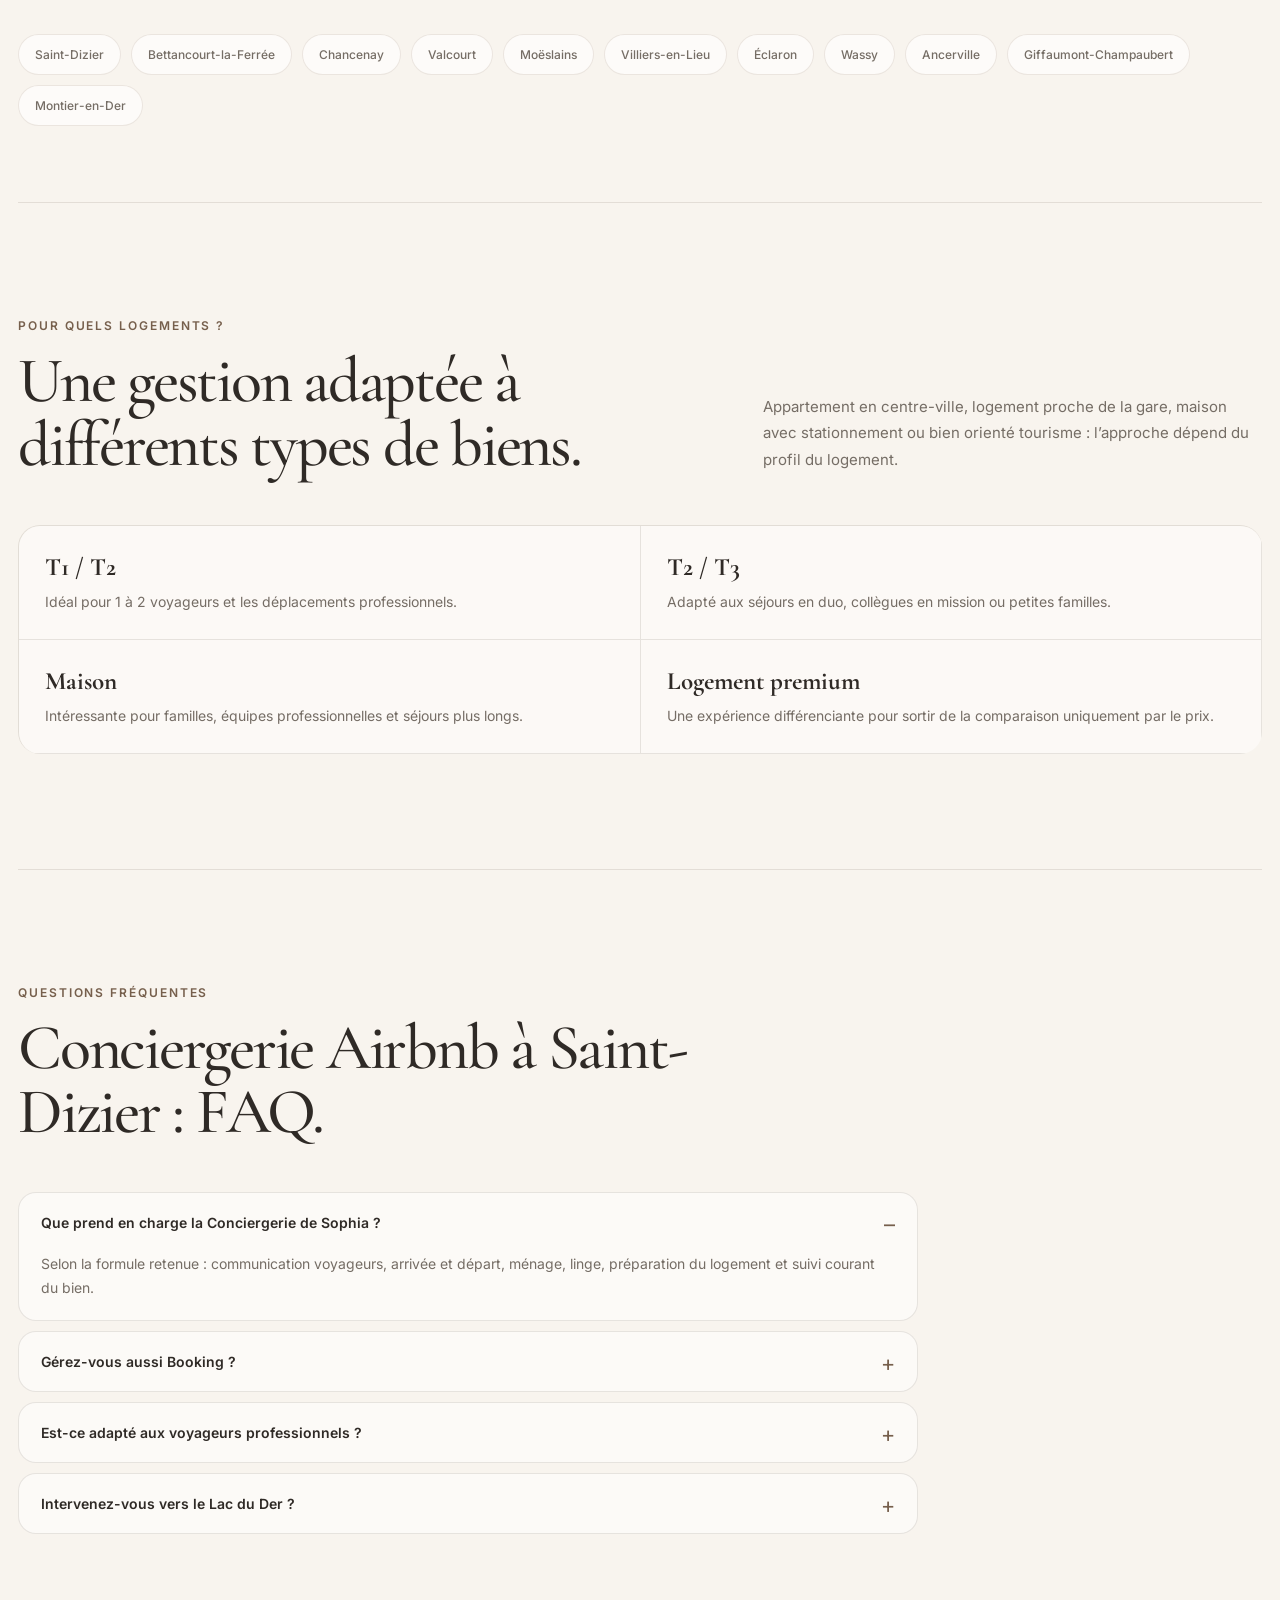
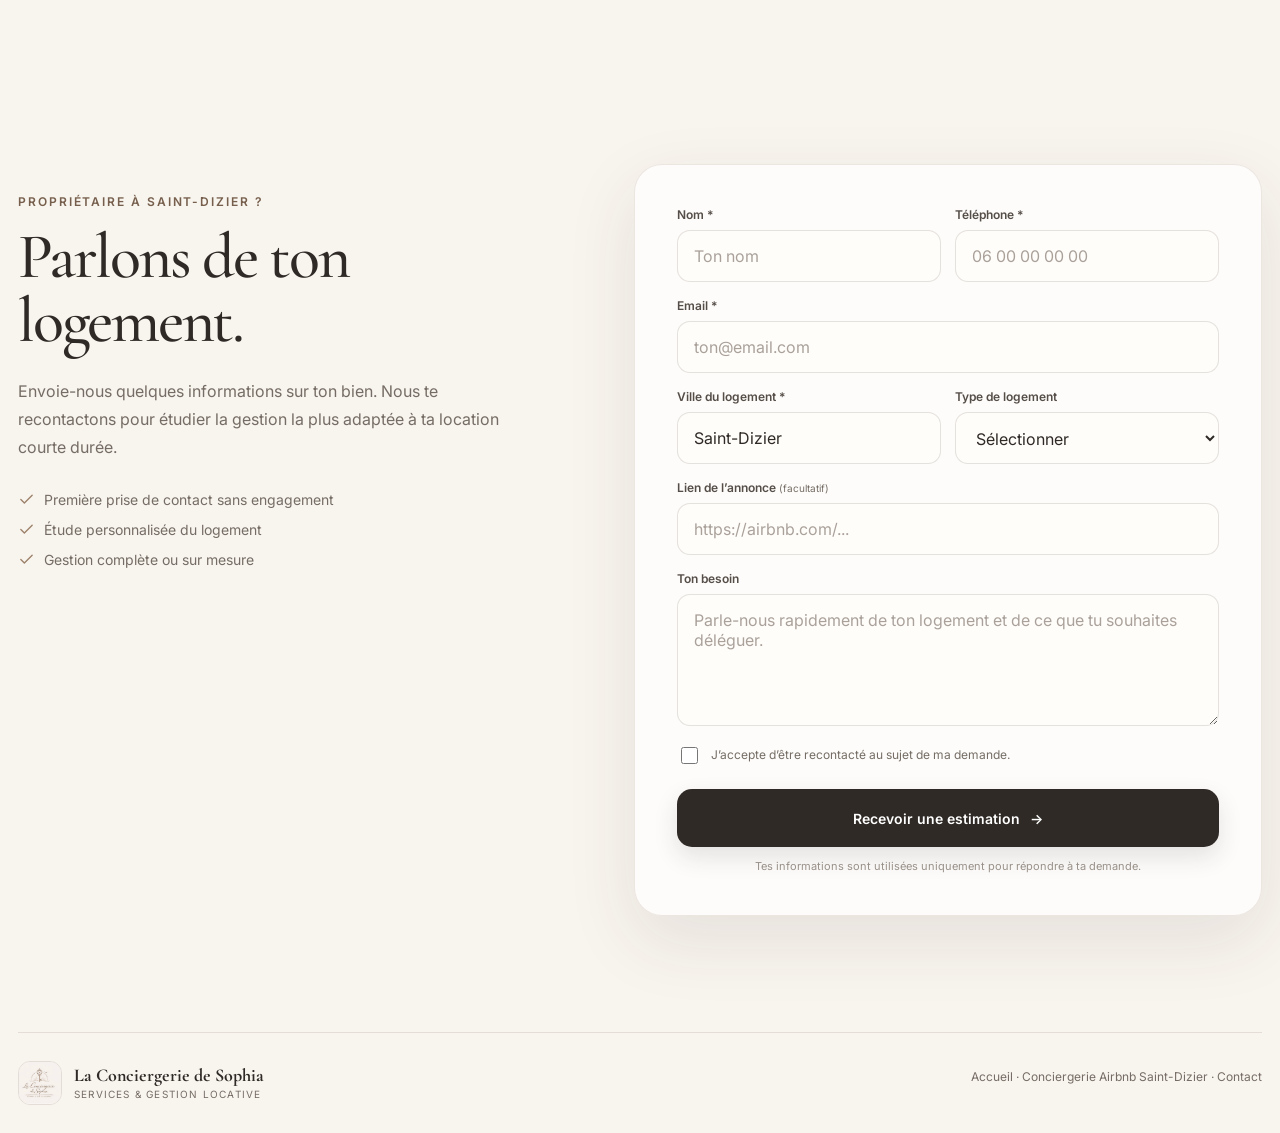
==== commit 1d5206e2: "Add files via upload" ====
--- a/conciergerie-airbnb-saint-dizier/index.html
+++ b/conciergerie-airbnb-saint-dizier/index.html
@@ -9,9 +9,9 @@
   <meta property="og:title" content="Conciergerie Airbnb Saint-Dizier — La Conciergerie de Sophia">
   <meta property="og:description" content="Confiez la gestion de votre Airbnb à Saint-Dizier : voyageurs, ménage, linge, suivi et optimisation de votre location courte durée.">
   <meta property="og:type" content="website">
-  <meta property="og:url" content="https://concergeriedesophia.com/conciergerie-airbnb-saint-dizier/">
-  <meta property="og:image" content="https://concergeriedesophia.com/assets/logo.jpg">
-  <link rel="canonical" href="https://concergeriedesophia.com/conciergerie-airbnb-saint-dizier/">
+  <meta property="og:url" content="https://conciergeriedesophia.com/conciergerie-airbnb-saint-dizier/">
+  <meta property="og:image" content="https://conciergeriedesophia.com/assets/logo.jpg">
+  <link rel="canonical" href="https://conciergeriedesophia.com/conciergerie-airbnb-saint-dizier/">
   <link rel="icon" href="../assets/logo.jpg">
   <link rel="preconnect" href="https://fonts.googleapis.com">
   <link rel="preconnect" href="https://fonts.gstatic.com" crossorigin>
@@ -22,7 +22,7 @@
     "@context":"https://schema.org",
     "@type":"Service",
     "name":"Conciergerie Airbnb Saint-Dizier",
-    "provider":{"@type":"LocalBusiness","name":"La Conciergerie de Sophia","url":"https://concergeriedesophia.com/"},
+    "provider":{"@type":"LocalBusiness","name":"La Conciergerie de Sophia","url":"https://conciergeriedesophia.com/"},
     "areaServed":{"@type":"City","name":"Saint-Dizier"},
     "serviceType":"Conciergerie et gestion de location courte durée"
   }
@@ -49,8 +49,11 @@
       <a href="../#services">Services</a>
       <a href="./" aria-current="page">Saint-Dizier</a>
       <a href="#zone">Secteur</a>
-      <a href="#contact">Contact</a>
+      <a href="../contact/">Contact</a>
     </nav>
+    <a class="mobile-contact-icon" href="../contact/" aria-label="Contact">
+      <svg viewBox="0 0 24 24" aria-hidden="true"><path d="M4 5h16v14H4z"/><path d="m4 6 8 7 8-7"/></svg>
+    </a>
     <a class="button button-small" href="#contact">Confier mon logement</a>
   </header>
 
@@ -183,10 +186,10 @@
         </div>
       </div>
 
-      <form class="contact-form" action="https://formsubmit.co/hapiwai@gmail.com" method="POST">
+      <form class="contact-form" action="https://formsubmit.co/contact@conciergeriedesophia.com" method="POST">
         <input type="hidden" name="_subject" value="Demande Conciergerie Airbnb Saint-Dizier">
         <input type="hidden" name="_template" value="table">
-        <input type="hidden" name="_next" value="https://concergeriedesophia.com/merci.html">
+        <input type="hidden" name="_next" value="https://conciergeriedesophia.com/merci.html">
         <input type="hidden" name="Page" value="Conciergerie Airbnb Saint-Dizier">
         <input type="text" name="_honey" class="honeypot" tabindex="-1" autocomplete="off">
         <input type="hidden" name="_captcha" value="false">
@@ -213,7 +216,7 @@
       <img src="../assets/logo.jpg" alt="">
       <div><strong>La Conciergerie de Sophia</strong><span>Services & gestion locative</span></div>
     </div>
-    <p><a href="../">Accueil</a> · <a href="./">Conciergerie Airbnb Saint-Dizier</a></p>
+    <p><a href="../">Accueil</a> · <a href="./">Conciergerie Airbnb Saint-Dizier</a> · <a href="../contact/">Contact</a></p>
   </footer>
   <script src="../script.js"></script>
 </body>
--- a/styles.css
+++ b/styles.css
@@ -497,6 +497,141 @@
 }
 .thanks-card p{color:var(--muted);line-height:1.7;margin-bottom:28px}
 
+
+.mobile-contact-icon{
+  display:none;
+  width:44px;
+  height:44px;
+  align-items:center;
+  justify-content:center;
+  border:1px solid var(--line);
+  border-radius:14px;
+  background:rgba(255,255,255,.62);
+  color:var(--accent-dark);
+  text-decoration:none;
+  transition:transform .2s ease, background .2s ease, border-color .2s ease;
+}
+.mobile-contact-icon:hover{
+  transform:translateY(-1px);
+  background:#fff;
+  border-color:rgba(157,130,107,.28);
+}
+.mobile-contact-icon svg{
+  width:20px;
+  height:20px;
+  fill:none;
+  stroke:currentColor;
+  stroke-width:1.65;
+  stroke-linecap:round;
+  stroke-linejoin:round;
+}
+
+.contact-page-hero{
+  width:min(1280px,calc(100% - 36px));
+  margin:0 auto;
+  min-height:560px;
+  display:grid;
+  grid-template-columns:.9fr 1.1fr;
+  align-items:center;
+  gap:clamp(46px,7vw,100px);
+  padding:clamp(72px,8vw,120px) 0;
+}
+.contact-page-intro h1{
+  margin-bottom:24px;
+  font-size:clamp(54px,6.4vw,88px);
+  line-height:.94;
+}
+.contact-page-intro h1 em{
+  display:block;
+  color:var(--accent-dark);
+  font-style:italic;
+  font-weight:500;
+}
+.contact-page-intro p{
+  max-width:600px;
+  color:var(--muted);
+  font-size:17px;
+  line-height:1.75;
+}
+.direct-contact-grid{
+  display:grid;
+  grid-template-columns:1fr;
+  gap:16px;
+}
+.direct-contact-card{
+  display:grid;
+  grid-template-columns:58px 1fr;
+  grid-template-areas:
+    "icon label"
+    "icon value"
+    "icon action";
+  column-gap:18px;
+  align-items:center;
+  padding:26px;
+  border:1px solid rgba(157,130,107,.18);
+  border-radius:24px;
+  background:rgba(255,255,255,.66);
+  text-decoration:none;
+  box-shadow:0 16px 44px rgba(72,58,45,.07);
+  transition:transform .2s ease, box-shadow .2s ease, border-color .2s ease;
+}
+.direct-contact-card:hover{
+  transform:translateY(-2px);
+  box-shadow:0 22px 52px rgba(72,58,45,.10);
+  border-color:rgba(157,130,107,.32);
+}
+.direct-contact-icon{
+  grid-area:icon;
+  width:58px;
+  height:58px;
+  display:grid;
+  place-items:center;
+  border-radius:18px;
+  background:var(--bg-soft);
+  border:1px solid rgba(157,130,107,.20);
+  color:var(--accent-dark);
+}
+.direct-contact-icon svg{
+  width:25px;
+  height:25px;
+  fill:none;
+  stroke:currentColor;
+  stroke-width:1.55;
+  stroke-linecap:round;
+  stroke-linejoin:round;
+}
+.direct-contact-label{
+  grid-area:label;
+  align-self:end;
+  color:var(--accent-dark);
+  font-size:11px;
+  font-weight:600;
+  text-transform:uppercase;
+  letter-spacing:.14em;
+}
+.direct-contact-card strong{
+  grid-area:value;
+  align-self:center;
+  overflow-wrap:anywhere;
+  font-family:"Cormorant Garamond",serif;
+  font-size:clamp(23px,2.1vw,31px);
+  font-weight:600;
+  letter-spacing:-.02em;
+}
+.direct-contact-action{
+  grid-area:action;
+  align-self:start;
+  color:var(--muted);
+  font-size:12px;
+}
+.contact-page-form-section{
+  display:grid;
+  grid-template-columns:.9fr 1.1fr;
+  align-items:start;
+  gap:clamp(50px,8vw,110px);
+  border-top:1px solid var(--line);
+}
+
 @media (max-width: 1050px){
   .site-header{grid-template-columns:1fr auto}
   .nav{display:none}
@@ -514,9 +649,14 @@
     min-height:64px;
     padding:8px 9px;
     border-radius:18px;
+    grid-template-columns:1fr auto 1fr;
+    gap:10px;
   }
+  .brand{justify-self:start}
   .brand span{display:none}
   .brand img{width:45px;height:45px}
+  .mobile-contact-icon{display:flex;justify-self:center}
+  .site-header>.button{justify-self:end}
   .button-small{min-height:44px;padding:0 15px;font-size:12px}
   .hero{
     width:calc(100% - 28px);
@@ -547,6 +687,16 @@
   .contact-section{grid-template-columns:1fr;gap:35px}
   .contact-copy{position:static;padding-top:0}
   footer{align-items:flex-start;flex-direction:column}
+  .contact-page-hero{
+    width:calc(100% - 28px);
+    min-height:auto;
+    grid-template-columns:1fr;
+    gap:34px;
+    padding:62px 0 72px;
+  }
+  .contact-page-intro{text-align:center}
+  .contact-page-intro p{margin-left:auto;margin-right:auto}
+  .contact-page-form-section{grid-template-columns:1fr;gap:35px}
 }
 
 @media (max-width: 560px){
@@ -567,6 +717,16 @@
   .contact-form{padding:22px;border-radius:22px}
   .intro-strip{padding:20px 5px}
   .intro-strip p{font-size:23px}
+  .contact-page-intro h1{font-size:47px;line-height:.97}
+  .direct-contact-card{
+    grid-template-columns:48px 1fr;
+    column-gap:14px;
+    padding:20px;
+    border-radius:20px;
+  }
+  .direct-contact-icon{width:48px;height:48px;border-radius:15px}
+  .direct-contact-icon svg{width:21px;height:21px}
+  .direct-contact-card strong{font-size:22px}
 }
 
 
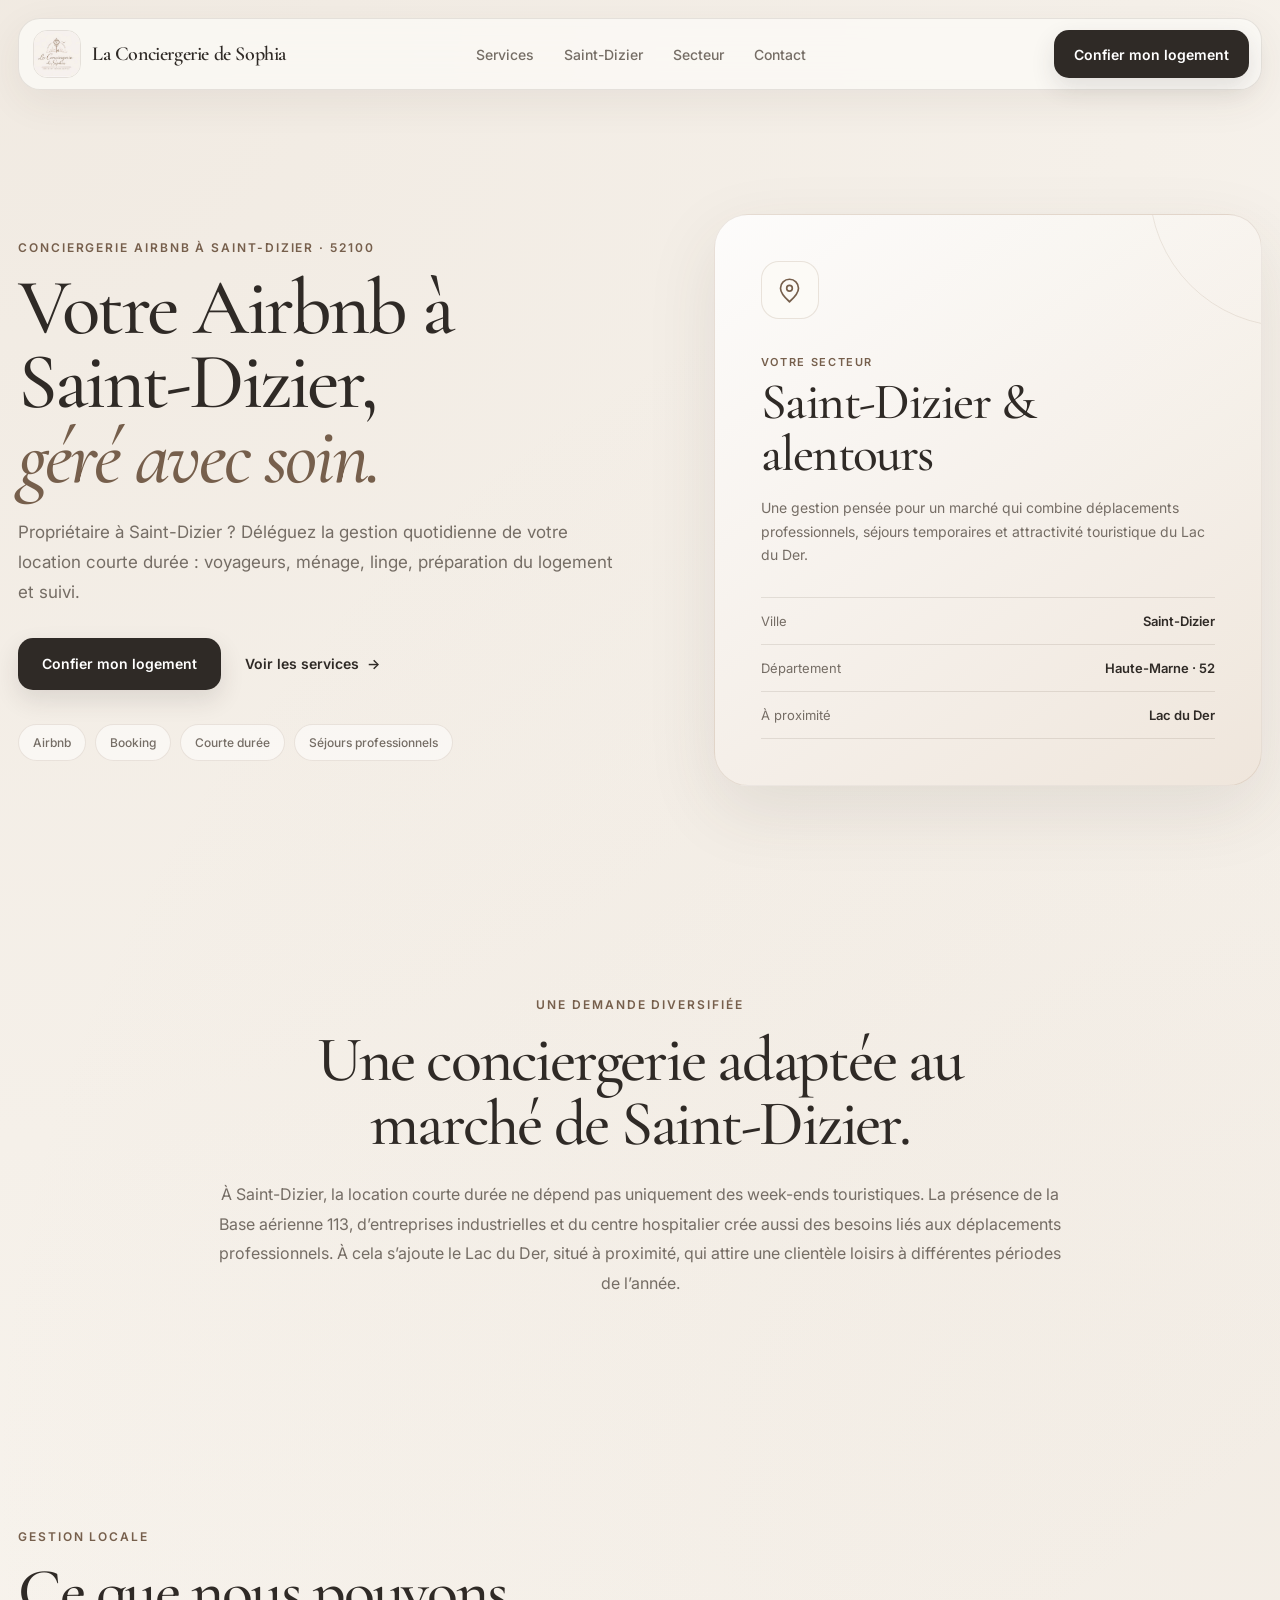
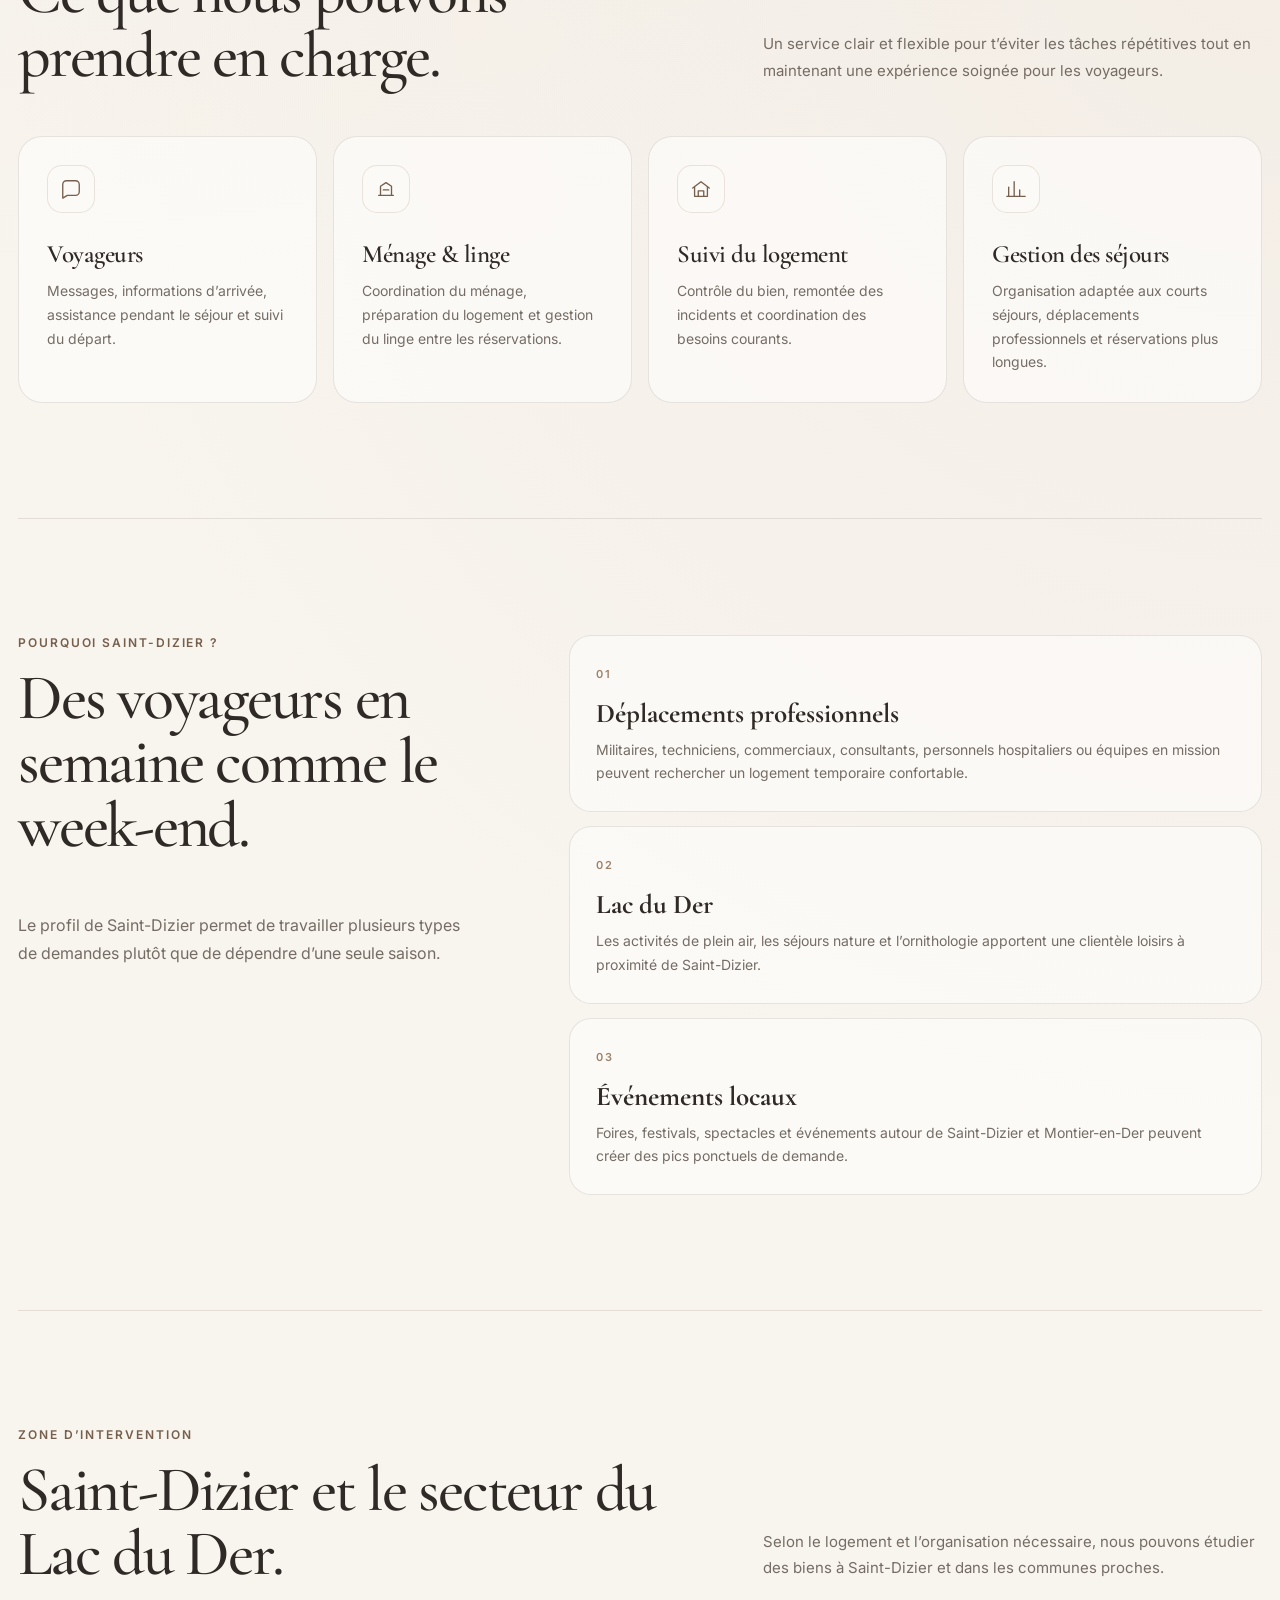
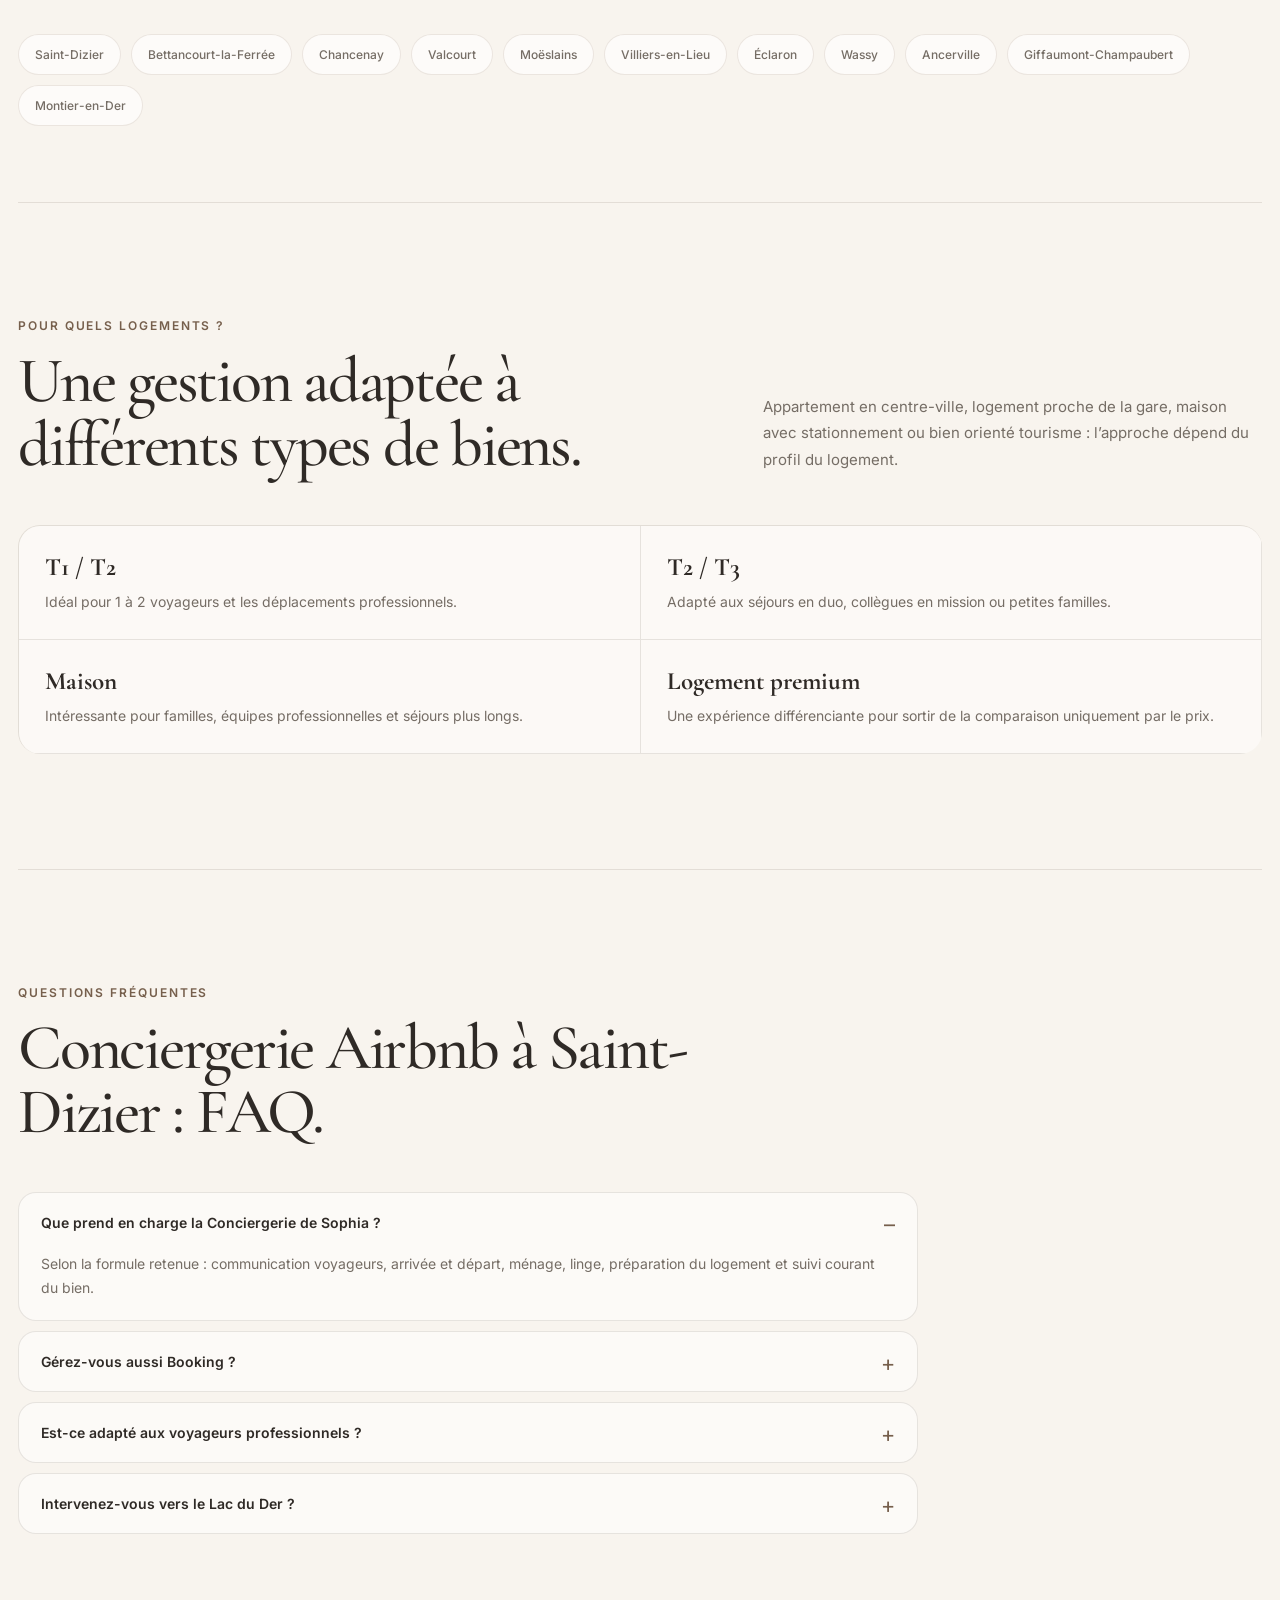
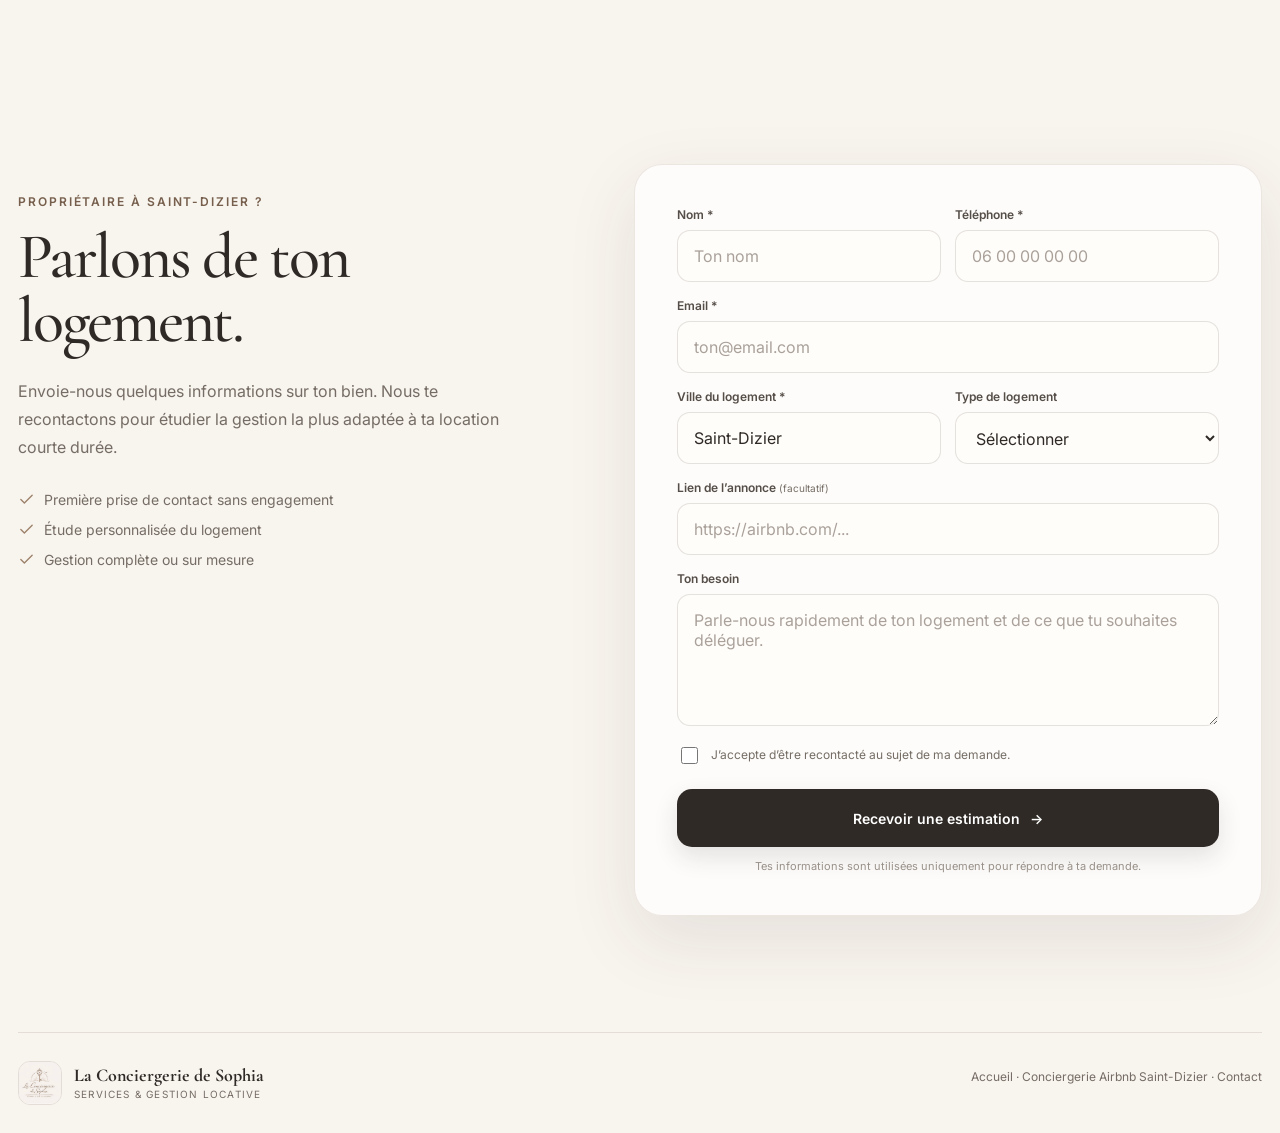
==== commit 8f74f45f: "Add files via upload" ====
--- a/conciergerie-airbnb-saint-dizier/index.html
+++ b/conciergerie-airbnb-saint-dizier/index.html
@@ -64,7 +64,7 @@
         <h1>Votre Airbnb à Saint-Dizier, <em>géré avec soin.</em></h1>
         <p class="hero-lead">Propriétaire à Saint-Dizier ? Déléguez la gestion quotidienne de votre location courte durée : voyageurs, ménage, linge, préparation du logement et suivi.</p>
         <div class="hero-actions">
-          <a class="button" href="#contact">Demander une estimation</a>
+          <a class="button" href="#contact">Confier mon logement</a>
           <a class="text-link" href="#services-local">Voir les services <span aria-hidden="true">→</span></a>
         </div>
         <div class="local-proof-row">
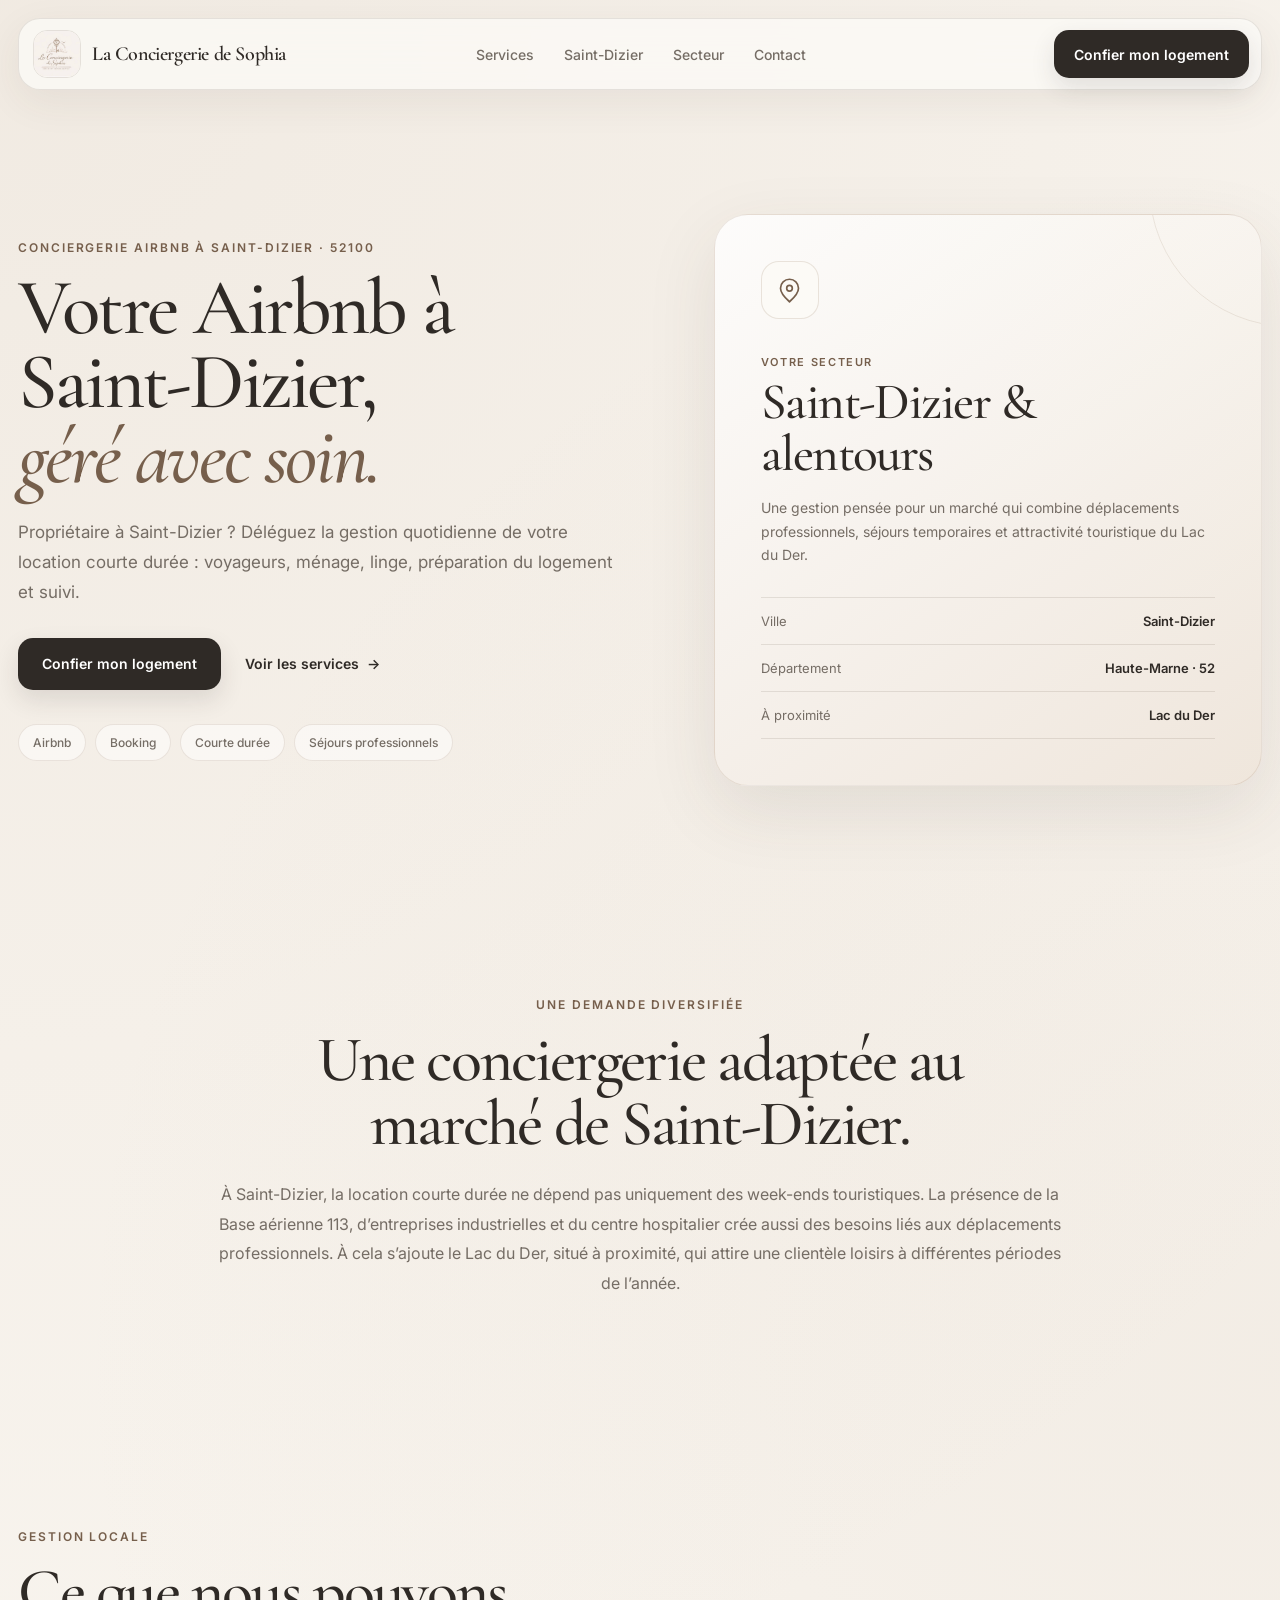
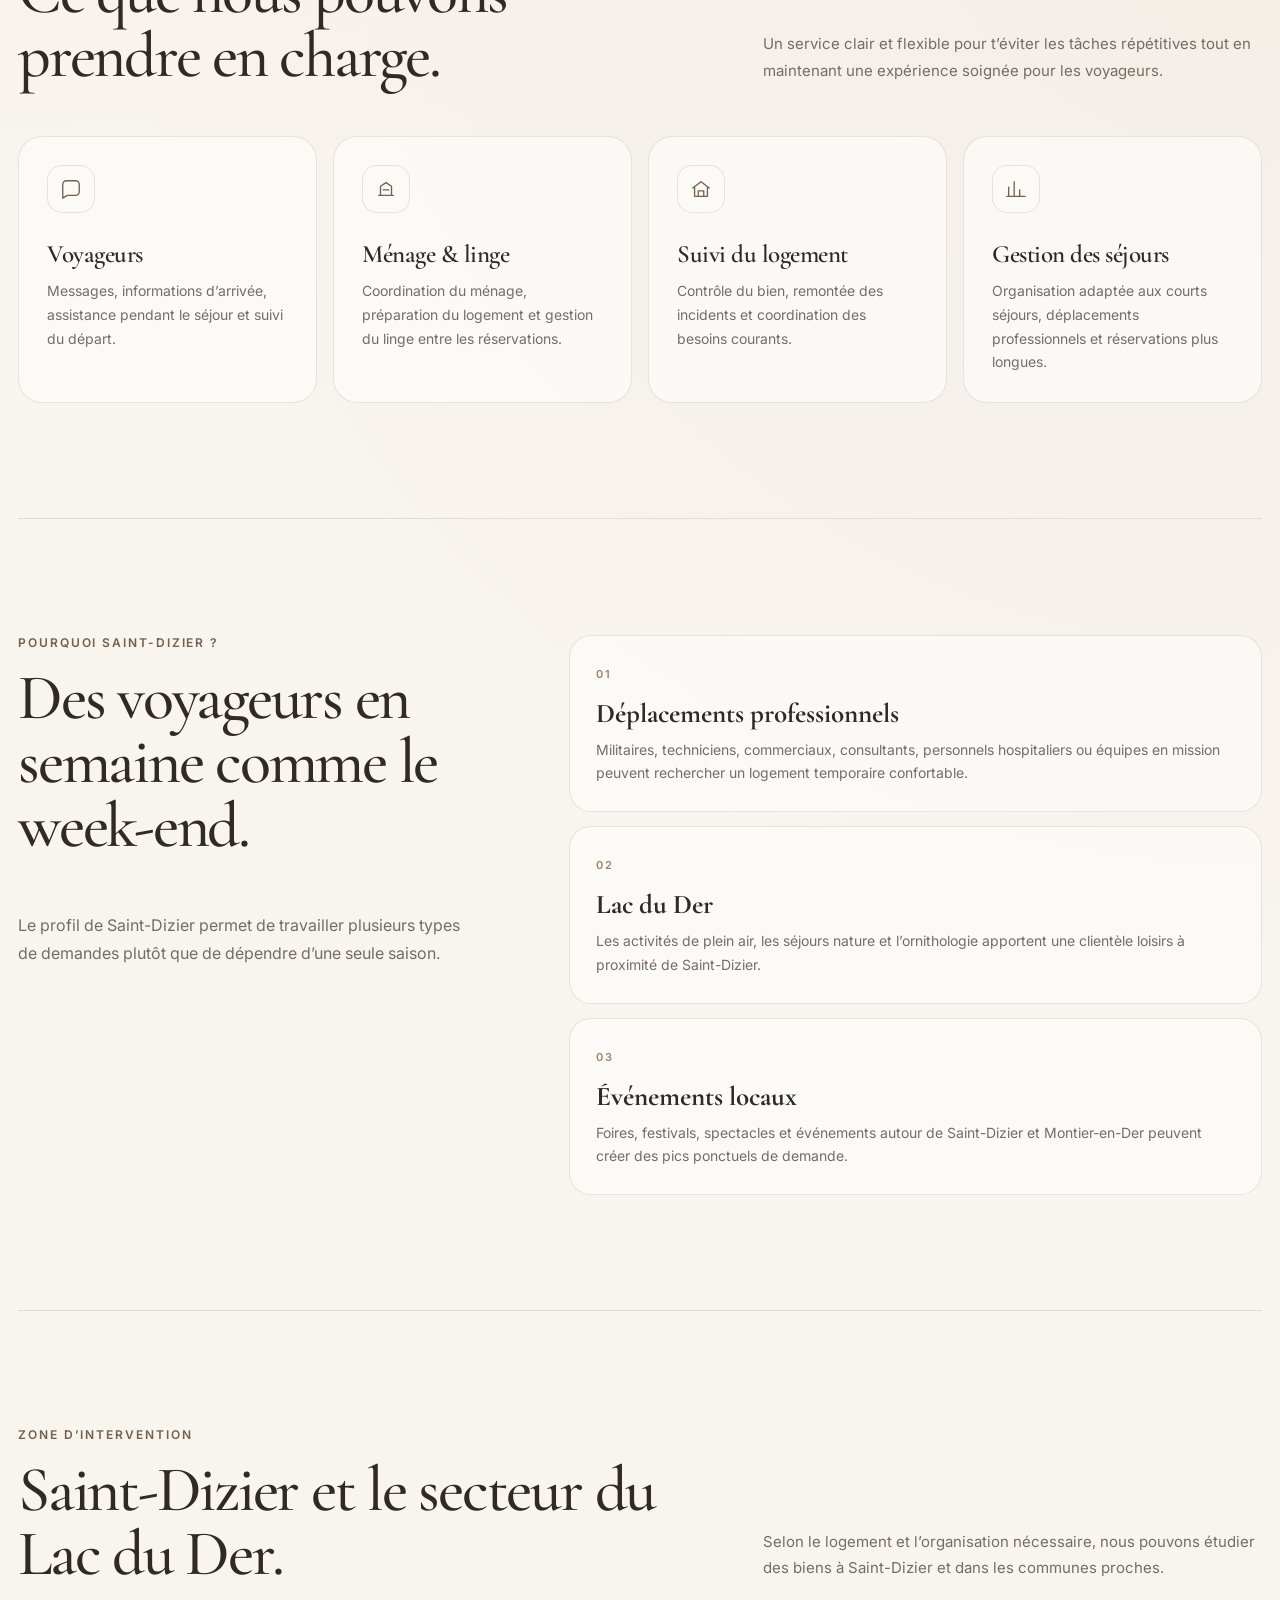
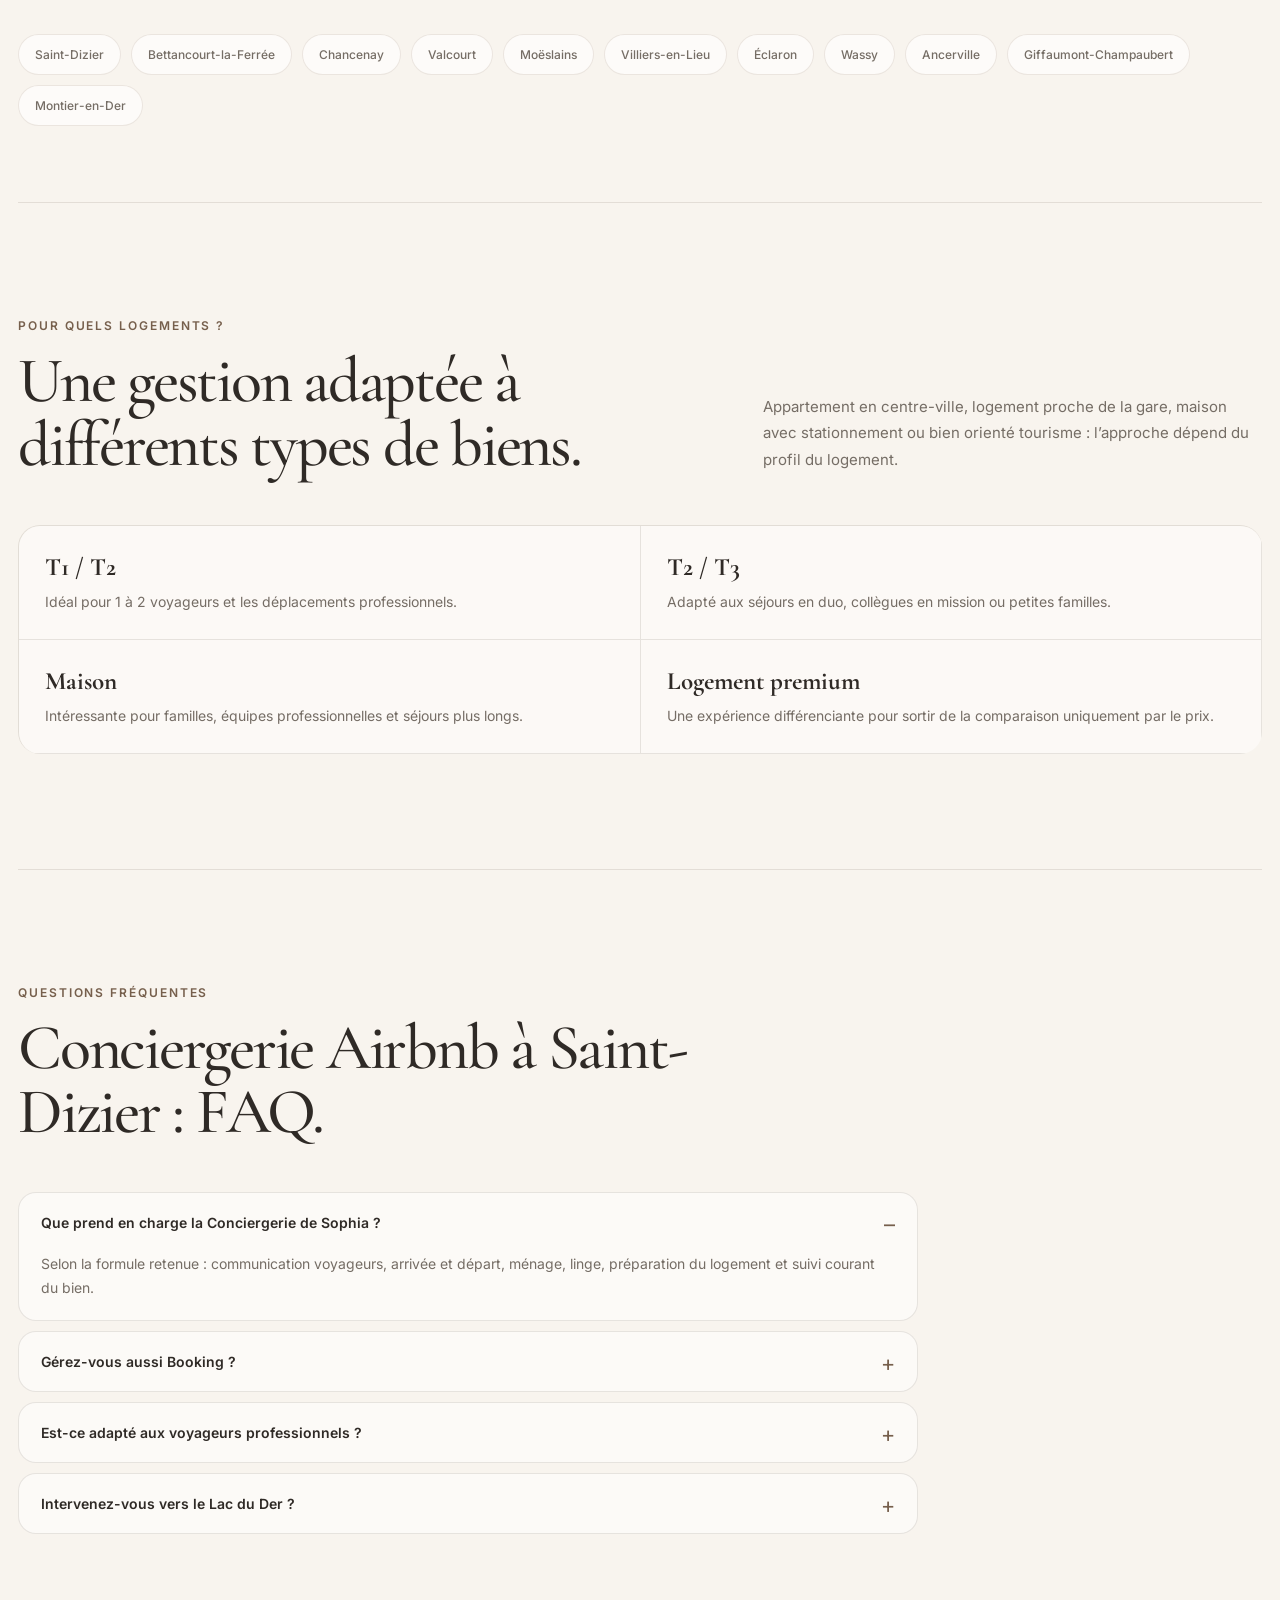
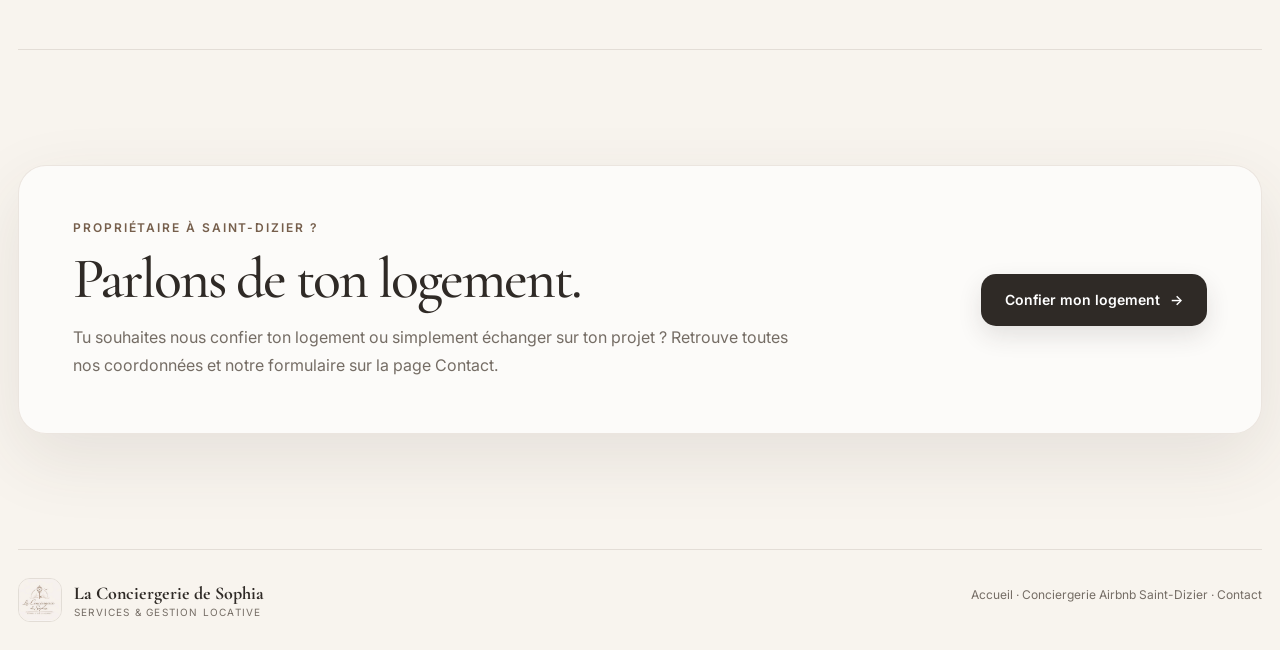
==== commit 770fee01: "Add files via upload" ====
--- a/conciergerie-airbnb-saint-dizier/index.html
+++ b/conciergerie-airbnb-saint-dizier/index.html
@@ -54,7 +54,7 @@
     <a class="mobile-contact-icon" href="../contact/" aria-label="Contact">
       <svg viewBox="0 0 24 24" aria-hidden="true"><path d="M4 5h16v14H4z"/><path d="m4 6 8 7 8-7"/></svg>
     </a>
-    <a class="button button-small" href="#contact">Confier mon logement</a>
+    <a class="button button-small" href="../contact/">Confier mon logement</a>
   </header>
 
   <main id="top">
@@ -64,7 +64,7 @@
         <h1>Votre Airbnb à Saint-Dizier, <em>géré avec soin.</em></h1>
         <p class="hero-lead">Propriétaire à Saint-Dizier ? Déléguez la gestion quotidienne de votre location courte durée : voyageurs, ménage, linge, préparation du logement et suivi.</p>
         <div class="hero-actions">
-          <a class="button" href="#contact">Confier mon logement</a>
+          <a class="button" href="../contact/">Confier mon logement</a>
           <a class="text-link" href="#services-local">Voir les services <span aria-hidden="true">→</span></a>
         </div>
         <div class="local-proof-row">
@@ -174,40 +174,16 @@
       </div>
     </section>
 
-    <section class="section contact-section" id="contact">
-      <div class="contact-copy">
-        <div class="eyebrow">Propriétaire à Saint-Dizier ?</div>
-        <h2>Parlons de ton logement.</h2>
-        <p>Envoie-nous quelques informations sur ton bien. Nous te recontactons pour étudier la gestion la plus adaptée à ta location courte durée.</p>
-        <div class="contact-points">
-          <div><svg viewBox="0 0 24 24"><path d="M20 6 9 17l-5-5"/></svg><span>Première prise de contact sans engagement</span></div>
-          <div><svg viewBox="0 0 24 24"><path d="M20 6 9 17l-5-5"/></svg><span>Étude personnalisée du logement</span></div>
-          <div><svg viewBox="0 0 24 24"><path d="M20 6 9 17l-5-5"/></svg><span>Gestion complète ou sur mesure</span></div>
+    
+    <section class="section saint-dizier-contact-cta">
+      <div class="saint-dizier-contact-inner">
+        <div>
+          <div class="eyebrow">Propriétaire à Saint-Dizier ?</div>
+          <h2>Parlons de ton logement.</h2>
+          <p>Tu souhaites nous confier ton logement ou simplement échanger sur ton projet ? Retrouve toutes nos coordonnées et notre formulaire sur la page Contact.</p>
         </div>
+        <a class="button" href="../contact/">Confier mon logement <span aria-hidden="true">→</span></a>
       </div>
-
-      <form class="contact-form" action="https://formsubmit.co/contact@conciergeriedesophia.com" method="POST">
-        <input type="hidden" name="_subject" value="Demande Conciergerie Airbnb Saint-Dizier">
-        <input type="hidden" name="_template" value="table">
-        <input type="hidden" name="_next" value="https://conciergeriedesophia.com/merci.html">
-        <input type="hidden" name="Page" value="Conciergerie Airbnb Saint-Dizier">
-        <input type="text" name="_honey" class="honeypot" tabindex="-1" autocomplete="off">
-        <input type="hidden" name="_captcha" value="false">
-        <div class="field-row">
-          <label><span>Nom *</span><input type="text" name="Nom" placeholder="Ton nom" required autocomplete="name"></label>
-          <label><span>Téléphone *</span><input type="tel" name="Téléphone" placeholder="06 00 00 00 00" required autocomplete="tel"></label>
-        </div>
-        <label><span>Email *</span><input type="email" name="Email" placeholder="ton@email.com" required autocomplete="email"></label>
-        <div class="field-row">
-          <label><span>Ville du logement *</span><input type="text" name="Ville du logement" value="Saint-Dizier" required></label>
-          <label><span>Type de logement</span><select name="Type de logement"><option value="">Sélectionner</option><option>Appartement</option><option>Maison</option><option>Villa</option><option>Studio</option><option>Autre</option></select></label>
-        </div>
-        <label><span>Lien de l’annonce <small>(facultatif)</small></span><input type="url" name="Lien de l'annonce" placeholder="https://airbnb.com/..."></label>
-        <label><span>Ton besoin</span><textarea name="Message" rows="5" placeholder="Parle-nous rapidement de ton logement et de ce que tu souhaites déléguer."></textarea></label>
-        <label class="checkbox"><input type="checkbox" required><span>J’accepte d’être recontacté au sujet de ma demande.</span></label>
-        <button class="button button-full" type="submit">Recevoir une estimation <span aria-hidden="true">→</span></button>
-        <p class="form-note">Tes informations sont utilisées uniquement pour répondre à ta demande.</p>
-      </form>
     </section>
   </main>
 
--- a/styles.css
+++ b/styles.css
@@ -790,3 +790,49 @@
 footer a{text-decoration:none}footer a:hover{text-decoration:underline}
 @media (max-width:900px){.local-hero{grid-template-columns:1fr;min-height:auto;gap:38px}.local-hero-copy{text-align:center}.local-hero-copy .hero-actions,.local-proof-row{justify-content:center}.demand-section{grid-template-columns:1fr}.demand-copy{position:static}.property-grid{grid-template-columns:1fr}}
 @media (max-width:560px){.local-hero{width:calc(100% - 28px);padding:58px 0 64px}.local-hero-copy h1{font-size:47px;line-height:.97}.local-summary-card{padding:25px;border-radius:26px}.section-narrow{width:calc(100% - 28px)}.local-proof-row{gap:7px}.local-proof-row span{font-size:11px;padding:9px 11px}.area-chips span{font-size:11px}.property-grid{border-radius:18px}}
+
+.saint-dizier-contact-cta{
+  border-top:1px solid var(--line);
+}
+.saint-dizier-contact-inner{
+  display:flex;
+  align-items:center;
+  justify-content:space-between;
+  gap:50px;
+  padding:clamp(34px,5vw,54px);
+  border:1px solid rgba(157,130,107,.18);
+  border-radius:28px;
+  background:rgba(255,255,255,.62);
+  box-shadow:var(--shadow);
+}
+.saint-dizier-contact-inner h2{
+  margin-bottom:14px;
+  font-size:clamp(40px,4.5vw,58px);
+  line-height:1;
+}
+.saint-dizier-contact-inner p{
+  max-width:720px;
+  margin:0;
+  color:var(--muted);
+  line-height:1.75;
+}
+.saint-dizier-contact-inner .button{
+  flex:0 0 auto;
+}
+
+@media (max-width: 820px){
+  .saint-dizier-contact-inner{
+    flex-direction:column;
+    align-items:flex-start;
+    gap:26px;
+  }
+}
+@media (max-width: 560px){
+  .saint-dizier-contact-inner{
+    padding:24px;
+    border-radius:22px;
+  }
+  .saint-dizier-contact-inner .button{
+    width:100%;
+  }
+}
